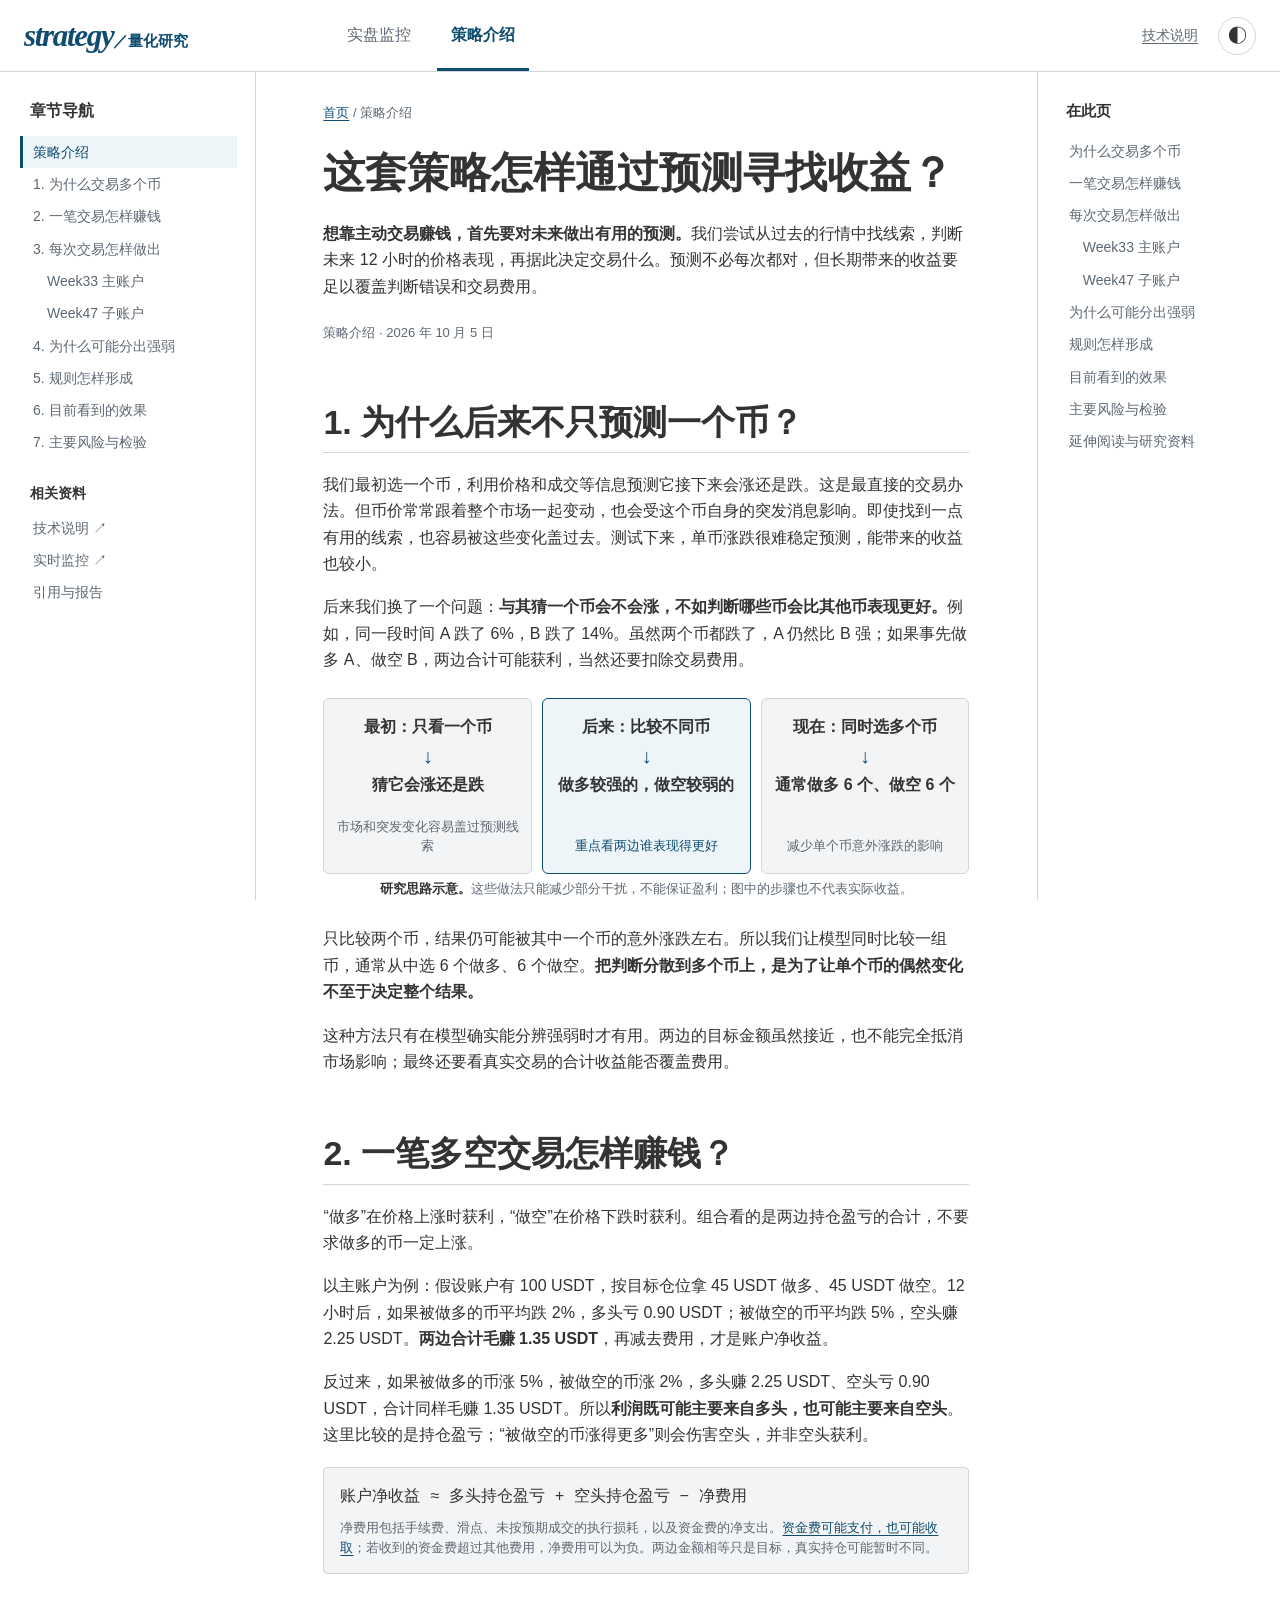
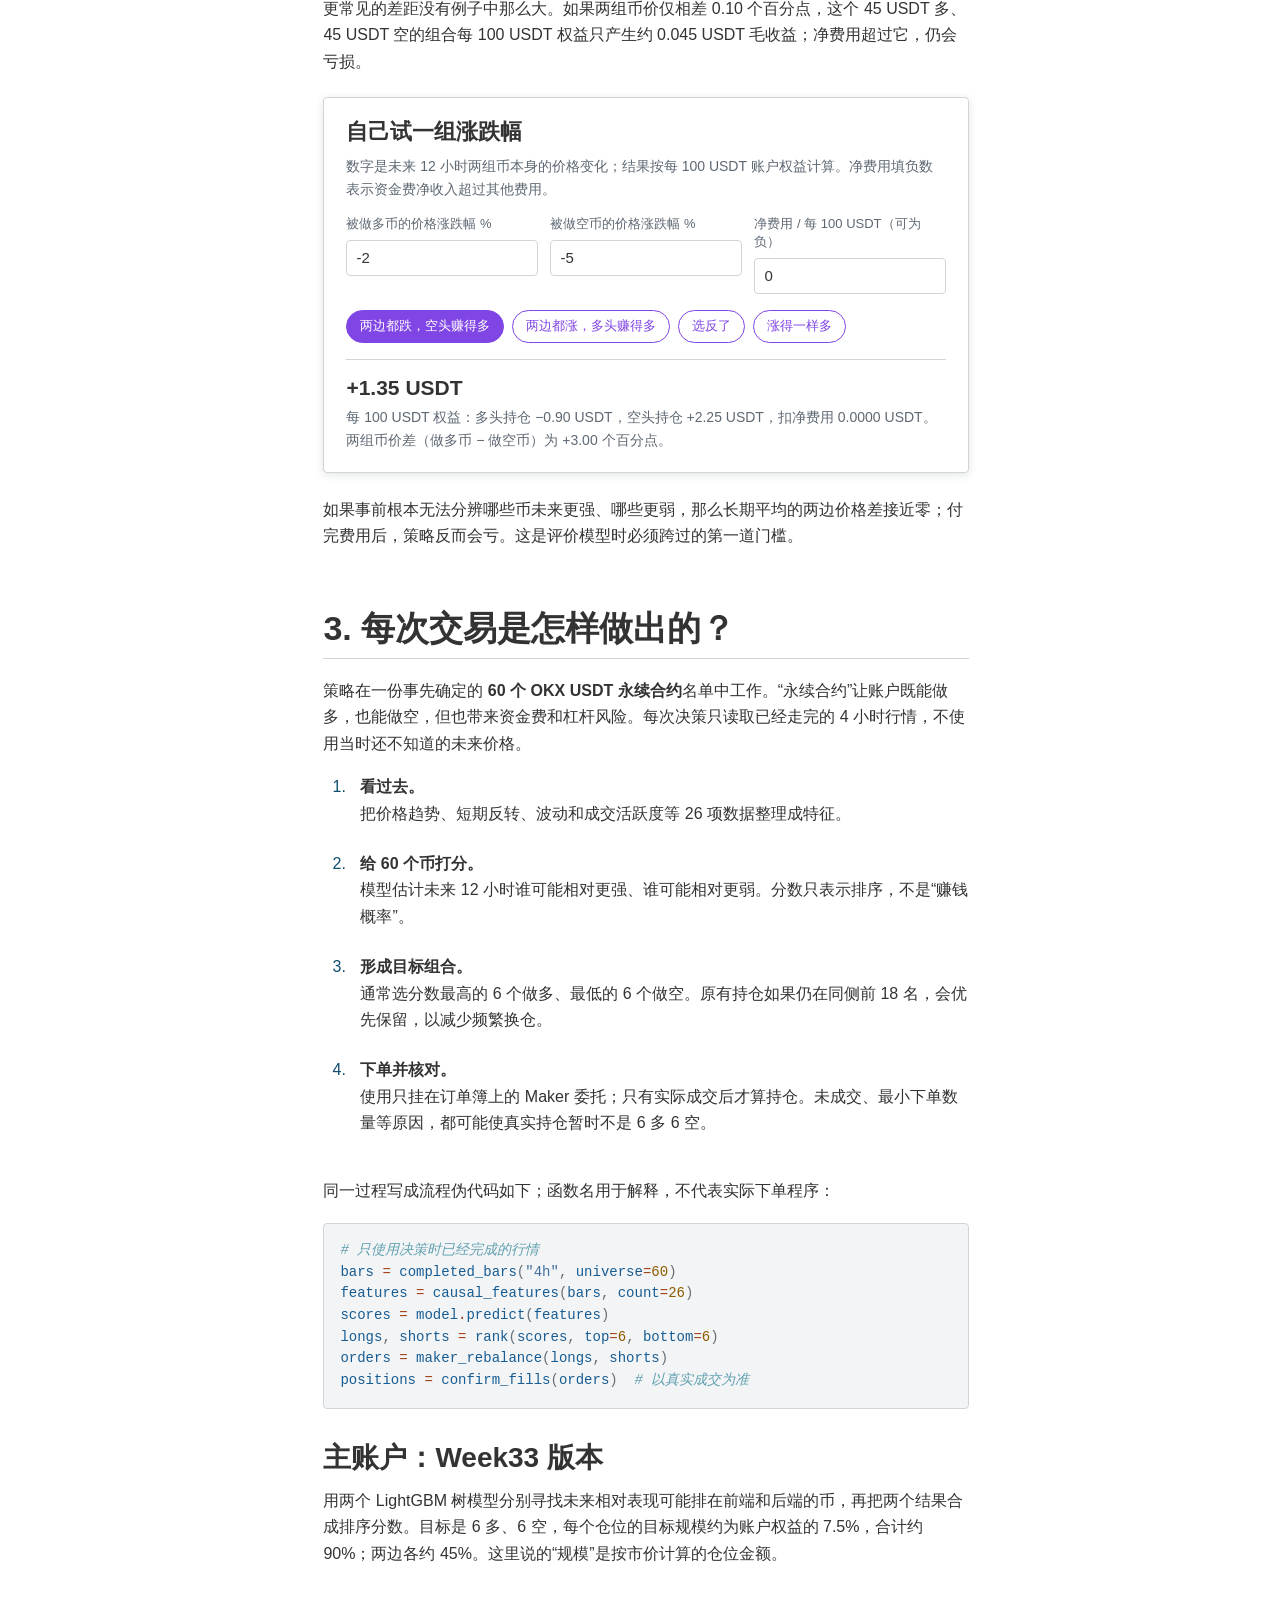
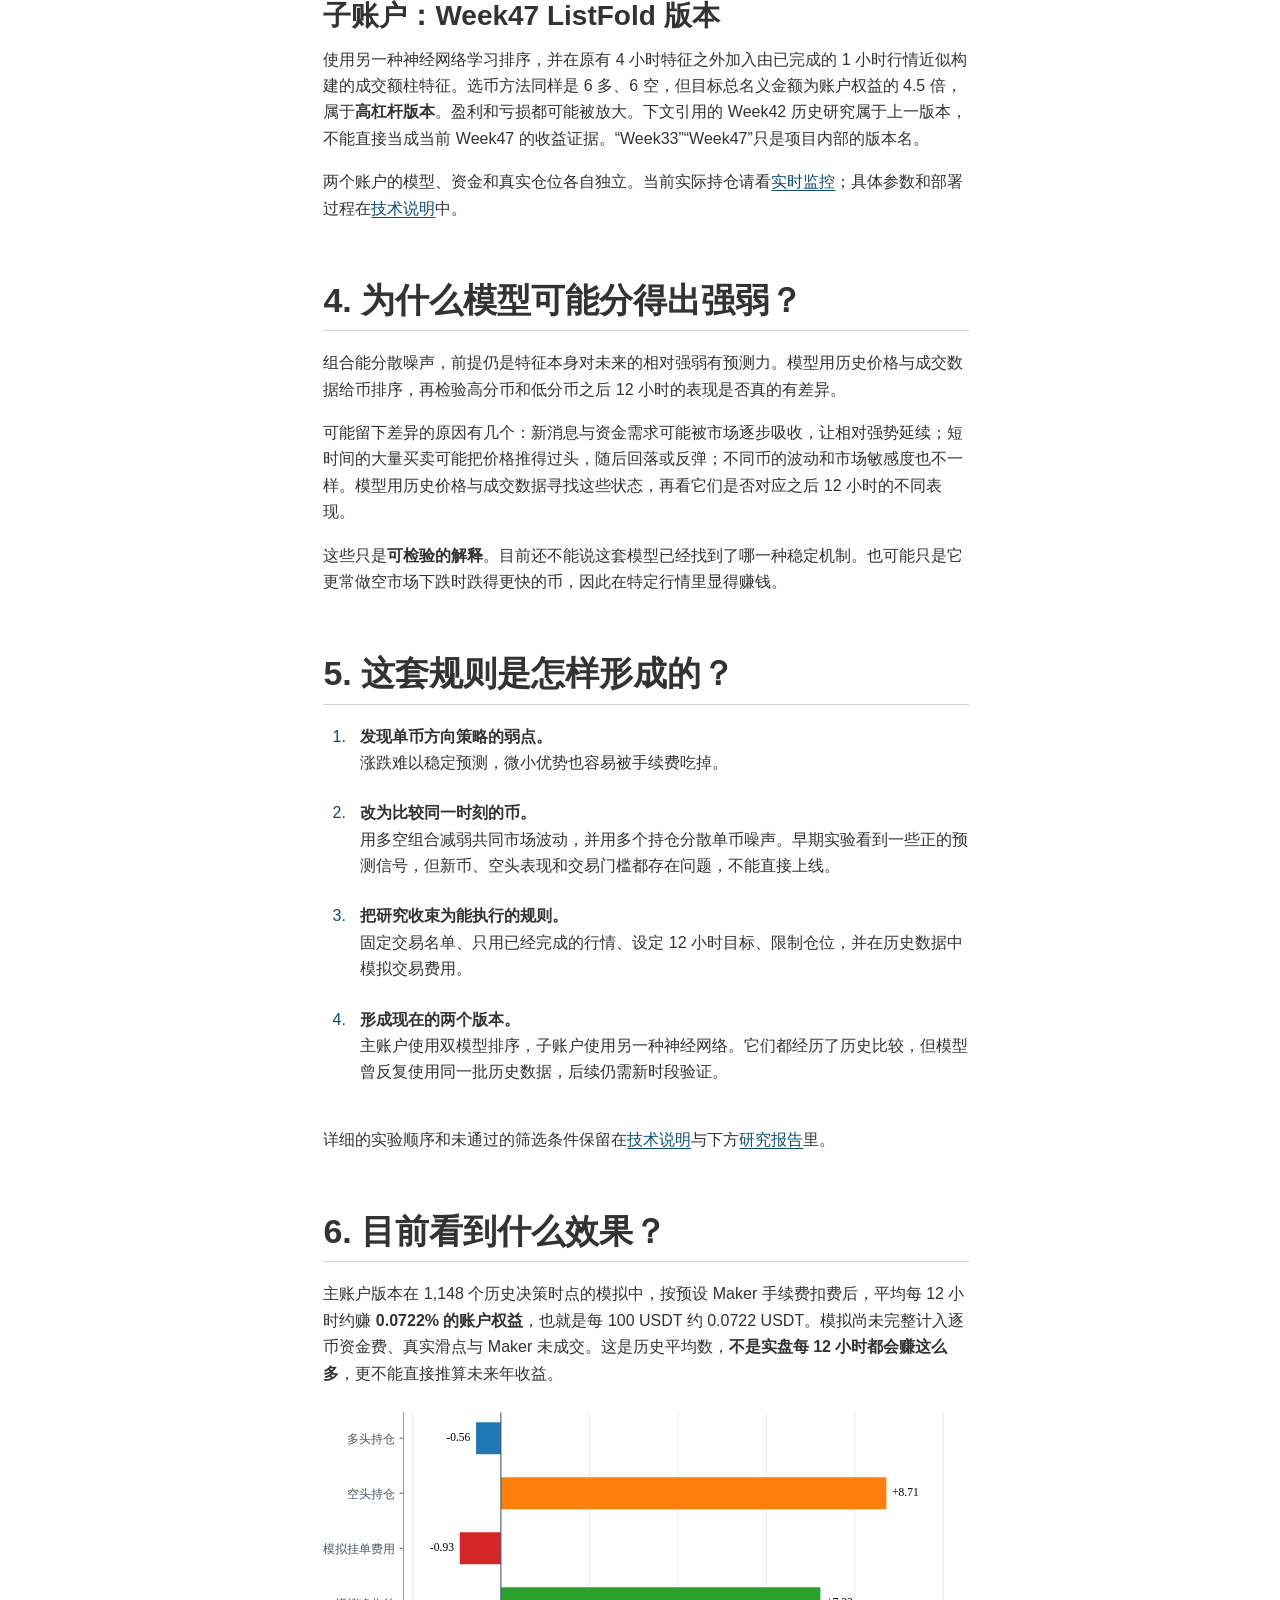
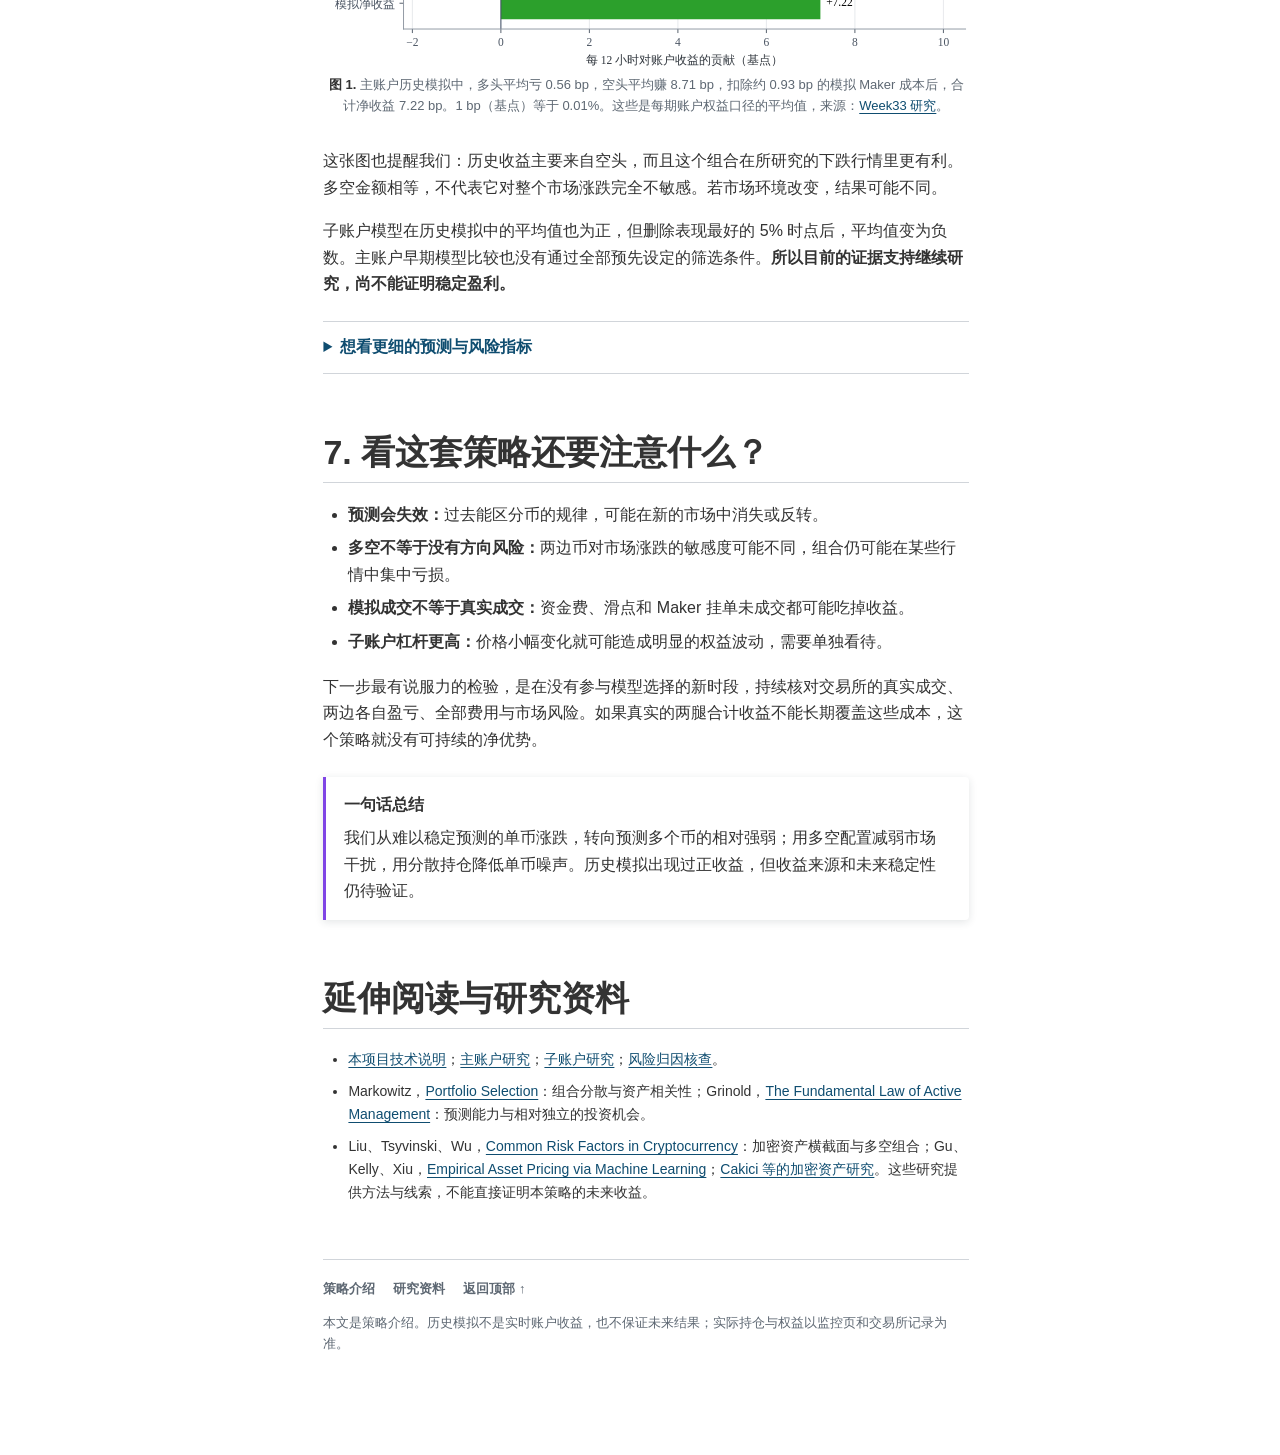
==== site/index.html @ 210d77ac "Publish strategy introduction and live monitor site" ====
<!-- Generated from output/量化策略盈利逻辑与我的策略_2026-10-04.html -->
<!doctype html>
<html lang="zh-CN">
<head>
  <meta charset="utf-8">
  <meta name="viewport" content="width=device-width, initial-scale=1">
  <meta name="description" content="从预测出发，介绍这套量化策略为什么从单币涨跌转向多币比较，以及如何交易、检验效果和控制风险。">
  <title>策略介绍 · 从预测到多币组合</title>
  <script src="strategy-intro-assets/theme-init.js"></script>
  <link rel="stylesheet" href="strategy-intro-assets/tokens.css">
  <link rel="stylesheet" href="strategy-intro-assets/layout.css">
  <link rel="stylesheet" href="strategy-intro-assets/components.css">
  <link rel="stylesheet" href="strategy-intro-assets/pygments.css">
  <link rel="stylesheet" href="strategy-intro-assets/site-switch.css">
</head>
<body>
  <div class="site-switch">
    <div class="site-switch-inner">
      <a class="site-switch-brand" href="crypto-neutral.html" aria-label="返回实盘监控">strategy<span>／量化研究</span></a>
      <nav class="site-switch-tabs" aria-label="页面切换">
        <a href="crypto-neutral.html">实盘监控</a>
        <a href="#thesis" aria-current="page">策略介绍</a>
      </nav>
      <div class="site-switch-actions">
        <a class="site-switch-details" href="strategy-details.html">技术说明</a>
        <button id="theme-toggle" class="theme-toggle" type="button" aria-label="切换为深色模式" aria-pressed="false" title="切换深浅主题">◐</button>
      </div>
    </div>
  </div>
  <nav class="mobile-nav" aria-label="在此页"><strong>在此页</strong><a href="#idea">为什么交易多个币</a><a href="#mechanism">一笔交易</a><a href="#system">如何运行</a><a href="#week33">Week33</a><a href="#listfold">Week47</a><a href="#origin">信号来源</a><a href="#path">形成过程</a><a href="#evidence">历史效果</a><a href="#next">主要风险</a><a href="#sources">资料</a></nav>
  <div class="layout">
    <aside class="sidebar" aria-label="章节导航">
      <h2>章节导航</h2>
      <a href="#thesis" class="active">策略介绍</a>
      <a href="#idea">1. 为什么交易多个币</a>
      <a href="#mechanism">2. 一笔交易怎样赚钱</a>
      <a href="#system">3. 每次交易怎样做出</a>
      <a href="#week33" class="sub">Week33 主账户</a>
      <a href="#listfold" class="sub">Week47 子账户</a>
      <a href="#origin">4. 为什么可能分出强弱</a>
      <a href="#path">5. 规则怎样形成</a>
      <a href="#evidence">6. 目前看到的效果</a>
      <a href="#next">7. 主要风险与检验</a>
      <div class="group">相关资料</div>
      <a href="strategy-details.html">技术说明 ↗</a>
      <a href="crypto-neutral.html">实时监控 ↗</a>
      <a href="#sources">引用与报告</a>
    </aside>
    <main class="content" id="thesis">
      <div class="breadcrumb"><a href="crypto-neutral.html">首页</a> / 策略介绍</div>
      <h1>这套策略怎样通过预测寻找收益？</h1>
      <p class="lead"><strong>想靠主动交易赚钱，首先要对未来做出有用的预测。</strong>我们尝试从过去的行情中找线索，判断未来 12 小时的价格表现，再据此决定交易什么。预测不必每次都对，但长期带来的收益要足以覆盖判断错误和交易费用。</p>
      <p class="docmeta">策略介绍 · 2026 年 10 月 5 日</p>

      <section id="idea">
        <h2>1. 为什么后来不只预测一个币？</h2>
        <p>我们最初选一个币，利用价格和成交等信息预测它接下来会涨还是跌。这是最直接的交易办法。但币价常常跟着整个市场一起变动，也会受这个币自身的突发消息影响。即使找到一点有用的线索，也容易被这些变化盖过去。测试下来，单币涨跌很难稳定预测，能带来的收益也较小。</p>
        <p>后来我们换了一个问题：<strong>与其猜一个币会不会涨，不如判断哪些币会比其他币表现更好。</strong>例如，同一段时间 A 跌了 6%，B 跌了 14%。虽然两个币都跌了，A 仍然比 B 强；如果事先做多 A、做空 B，两边合计可能获利，当然还要扣除交易费用。</p>
        <figure class="logic-figure" aria-labelledby="logic-caption">
          <div class="logic-grid" role="img" aria-label="研究思路从预测一个币涨跌，转向比较币之间的表现，再把判断分散到多个币上">
            <div class="logic-lane"><span class="logic-input">最初：只看一个币</span><span class="logic-arrow" aria-hidden="true">↓</span><span class="logic-action">猜它会涨还是跌</span><span class="logic-outcome">市场和突发变化容易盖过预测线索</span></div>
            <div class="logic-lane logic-signal"><span class="logic-input">后来：比较不同币</span><span class="logic-arrow" aria-hidden="true">↓</span><span class="logic-action">做多较强的，做空较弱的</span><span class="logic-outcome">重点看两边谁表现得更好</span></div>
            <div class="logic-lane"><span class="logic-input">现在：同时选多个币</span><span class="logic-arrow" aria-hidden="true">↓</span><span class="logic-action">通常做多 6 个、做空 6 个</span><span class="logic-outcome">减少单个币意外涨跌的影响</span></div>
          </div>
          <figcaption id="logic-caption"><span class="figure-index">研究思路示意。</span>这些做法只能减少部分干扰，不能保证盈利；图中的步骤也不代表实际收益。</figcaption>
        </figure>
        <p>只比较两个币，结果仍可能被其中一个币的意外涨跌左右。所以我们让模型同时比较一组币，通常从中选 6 个做多、6 个做空。<strong>把判断分散到多个币上，是为了让单个币的偶然变化不至于决定整个结果。</strong></p>
        <p>这种方法只有在模型确实能分辨强弱时才有用。两边的目标金额虽然接近，也不能完全抵消市场影响；最终还要看真实交易的合计收益能否覆盖费用。</p>
      </section>

      <section id="mechanism">
        <h2>2. 一笔多空交易怎样赚钱？</h2>
        <p>“做多”在价格上涨时获利，“做空”在价格下跌时获利。组合看的是两边持仓盈亏的合计，不要求做多的币一定上涨。</p>
        <p>以主账户为例：假设账户有 100 USDT，按目标仓位拿 45 USDT 做多、45 USDT 做空。12 小时后，如果被做多的币平均跌 2%，多头亏 0.90 USDT；被做空的币平均跌 5%，空头赚 2.25 USDT。<strong>两边合计毛赚 1.35 USDT</strong>，再减去费用，才是账户净收益。</p>
        <p>反过来，如果被做多的币涨 5%，被做空的币涨 2%，多头赚 2.25 USDT、空头亏 0.90 USDT，合计同样毛赚 1.35 USDT。所以<strong>利润既可能主要来自多头，也可能主要来自空头</strong>。这里比较的是持仓盈亏；“被做空的币涨得更多”则会伤害空头，并非空头获利。</p>
        <div class="equation">账户净收益 ≈ 多头持仓盈亏 + 空头持仓盈亏 − 净费用<small>净费用包括手续费、滑点、未按预期成交的执行损耗，以及资金费的净支出。<a href="https://www.okx.com/en-us/help/perps-funding-fee-mechanism" target="_blank" rel="noreferrer">资金费可能支付，也可能收取</a>；若收到的资金费超过其他费用，净费用可以为负。两边金额相等只是目标，真实持仓可能暂时不同。</small></div>
        <p>更常见的差距没有例子中那么大。如果两组币价仅相差 0.10 个百分点，这个 45 USDT 多、45 USDT 空的组合每 100 USDT 权益只产生约 0.045 USDT 毛收益；净费用超过它，仍会亏损。</p>
        <div class="calc" id="spread-calculator">
          <h3>自己试一组涨跌幅</h3>
          <p>数字是未来 12 小时两组币本身的价格变化；结果按每 100 USDT 账户权益计算。净费用填负数表示资金费净收入超过其他费用。</p>
          <div class="calc-fields">
            <label for="long-return">被做多币的价格涨跌幅 %<input id="long-return" type="number" step="0.1" value="-2" inputmode="decimal"></label>
            <label for="short-return">被做空币的价格涨跌幅 %<input id="short-return" type="number" step="0.1" value="-5" inputmode="decimal"></label>
            <label for="cost-return">净费用 / 每 100 USDT（可为负）<input id="cost-return" type="number" step="any" value="0" inputmode="decimal"></label>
          </div>
          <div class="calc-presets" aria-label="示例情境"><button type="button" data-long="-2" data-short="-5">两边都跌，空头赚得多</button><button type="button" data-long="5" data-short="2">两边都涨，多头赚得多</button><button type="button" data-long="-5" data-short="-2">选反了</button><button type="button" data-long="3" data-short="3">涨得一样多</button></div>
          <output id="calc-result" aria-live="polite"><strong>+1.35 USDT</strong><span>每 100 USDT 权益：多头 −0.90 USDT，空头 +2.25 USDT，扣净费用前。</span></output>
        </div>
        <p>如果事前根本无法分辨哪些币未来更强、哪些更弱，那么长期平均的两边价格差接近零；付完费用后，策略反而会亏。这是评价模型时必须跨过的第一道门槛。</p>
      </section>

      <section id="system">
        <h2>3. 每次交易是怎样做出的？</h2>
        <p>策略在一份事先确定的 <strong>60 个 OKX USDT 永续合约</strong>名单中工作。“永续合约”让账户既能做多，也能做空，但也带来资金费和杠杆风险。每次决策只读取已经走完的 4 小时行情，不使用当时还不知道的未来价格。</p>
        <ol class="sequence">
          <li><strong>看过去。</strong>把价格趋势、短期反转、波动和成交活跃度等 26 项数据整理成特征。</li>
          <li><strong>给 60 个币打分。</strong>模型估计未来 12 小时谁可能相对更强、谁可能相对更弱。分数只表示排序，不是“赚钱概率”。</li>
          <li><strong>形成目标组合。</strong>通常选分数最高的 6 个做多、最低的 6 个做空。原有持仓如果仍在同侧前 18 名，会优先保留，以减少频繁换仓。</li>
          <li><strong>下单并核对。</strong>使用只挂在订单簿上的 Maker 委托；只有实际成交后才算持仓。未成交、最小下单数量等原因，都可能使真实持仓暂时不是 6 多 6 空。</li>
        </ol>
        <p>同一过程写成流程伪代码如下；函数名用于解释，不代表实际下单程序：</p>
        <pre class="code-example highlight" aria-label="策略流程伪代码"><code><span class="c1"># 只使用决策时已经完成的行情</span>
<span class="n">bars</span> <span class="o">=</span> <span class="n">completed_bars</span><span class="p">(</span><span class="s2">"4h"</span><span class="p">,</span> <span class="n">universe</span><span class="o">=</span><span class="mi">60</span><span class="p">)</span>
<span class="n">features</span> <span class="o">=</span> <span class="n">causal_features</span><span class="p">(</span><span class="n">bars</span><span class="p">,</span> <span class="n">count</span><span class="o">=</span><span class="mi">26</span><span class="p">)</span>
<span class="n">scores</span> <span class="o">=</span> <span class="n">model</span><span class="o">.</span><span class="n">predict</span><span class="p">(</span><span class="n">features</span><span class="p">)</span>
<span class="n">longs</span><span class="p">,</span> <span class="n">shorts</span> <span class="o">=</span> <span class="n">rank</span><span class="p">(</span><span class="n">scores</span><span class="p">,</span> <span class="n">top</span><span class="o">=</span><span class="mi">6</span><span class="p">,</span> <span class="n">bottom</span><span class="o">=</span><span class="mi">6</span><span class="p">)</span>
<span class="n">orders</span> <span class="o">=</span> <span class="n">maker_rebalance</span><span class="p">(</span><span class="n">longs</span><span class="p">,</span> <span class="n">shorts</span><span class="p">)</span>
<span class="n">positions</span> <span class="o">=</span> <span class="n">confirm_fills</span><span class="p">(</span><span class="n">orders</span><span class="p">)</span>  <span class="c1"># 以真实成交为准</span></code></pre>
        <h3 id="week33">主账户：Week33 版本</h3>
        <p>用两个 LightGBM 树模型分别寻找未来相对表现可能排在前端和后端的币，再把两个结果合成排序分数。目标是 6 多、6 空，每个仓位的目标规模约为账户权益的 7.5%，合计约 90%；两边各约 45%。这里说的“规模”是按市价计算的仓位金额。</p>
        <h3 id="listfold">子账户：Week47 ListFold 版本</h3>
        <p>使用另一种神经网络学习排序，并在原有 4 小时特征之外加入由已完成的 1 小时行情近似构建的成交额柱特征。选币方法同样是 6 多、6 空，但目标总名义金额为账户权益的 4.5 倍，属于<strong>高杠杆版本</strong>。盈利和亏损都可能被放大。下文引用的 Week42 历史研究属于上一版本，不能直接当成当前 Week47 的收益证据。“Week33”“Week47”只是项目内部的版本名。</p>
        <p>两个账户的模型、资金和真实仓位各自独立。当前实际持仓请看<a href="crypto-neutral.html">实时监控</a>；具体参数和部署过程在<a href="strategy-details.html">技术说明</a>中。</p>
      </section>

      <section id="origin">
        <h2>4. 为什么模型可能分得出强弱？</h2>
        <p>组合能分散噪声，前提仍是特征本身对未来的相对强弱有预测力。模型用历史价格与成交数据给币排序，再检验高分币和低分币之后 12 小时的表现是否真的有差异。</p>
        <p>可能留下差异的原因有几个：新消息与资金需求可能被市场逐步吸收，让相对强势延续；短时间的大量买卖可能把价格推得过头，随后回落或反弹；不同币的波动和市场敏感度也不一样。模型用历史价格与成交数据寻找这些状态，再看它们是否对应之后 12 小时的不同表现。</p>
        <p>这些只是<strong>可检验的解释</strong>。目前还不能说这套模型已经找到了哪一种稳定机制。也可能只是它更常做空市场下跌时跌得更快的币，因此在特定行情里显得赚钱。</p>
      </section>

      <section id="path">
        <h2>5. 这套规则是怎样形成的？</h2>
        <ol class="sequence">
          <li><strong>发现单币方向策略的弱点。</strong>涨跌难以稳定预测，微小优势也容易被手续费吃掉。</li>
          <li><strong>改为比较同一时刻的币。</strong>用多空组合减弱共同市场波动，并用多个持仓分散单币噪声。早期实验看到一些正的预测信号，但新币、空头表现和交易门槛都存在问题，不能直接上线。</li>
          <li><strong>把研究收束为能执行的规则。</strong>固定交易名单、只用已经完成的行情、设定 12 小时目标、限制仓位，并在历史数据中模拟交易费用。</li>
          <li><strong>形成现在的两个版本。</strong>主账户使用双模型排序，子账户使用另一种神经网络。它们都经历了历史比较，但模型曾反复使用同一批历史数据，后续仍需新时段验证。</li>
        </ol>
        <p>详细的实验顺序和未通过的筛选条件保留在<a href="strategy-details.html">技术说明</a>与下方<a href="#sources">研究报告</a>里。</p>
      </section>

      <section id="evidence">
        <h2>6. 目前看到什么效果？</h2>
        <p>主账户版本在 1,148 个历史决策时点的模拟中，按预设 Maker 手续费扣费后，平均每 12 小时约赚 <strong>0.0722% 的账户权益</strong>，也就是每 100 USDT 约 0.0722 USDT。模拟尚未完整计入逐币资金费、真实滑点与 Maker 未成交。这是历史平均数，<strong>不是实盘每 12 小时都会赚这么多</strong>，更不能直接推算未来年收益。</p>
        <figure class="figure"><img src="strategy-intro-assets/pnl-attribution.svg" width="780" height="315" alt="主账户历史模拟每 12 小时多头平均贡献为负，空头贡献为正，扣除模拟 Maker 费用后平均净收益为正"><figcaption><span class="figure-index">图 1.</span> 主账户历史模拟中，多头平均亏 0.56 bp，空头平均赚 8.71 bp，扣除约 0.93 bp 的模拟 Maker 成本后，合计净收益 7.22 bp。1 bp（基点）等于 0.01%。这些是每期账户权益口径的平均值，来源：<a href="afml-study/reports/week33_strategy_research.md">Week33 研究</a>。</figcaption></figure>
        <p>这张图也提醒我们：历史收益主要来自空头，而且这个组合在所研究的下跌行情里更有利。多空金额相等，不代表它对整个市场涨跌完全不敏感。若市场环境改变，结果可能不同。</p>
        <p>子账户模型在历史模拟中的平均值也为正，但删除表现最好的 5% 时点后，平均值变为负数。主账户早期模型比较也没有通过全部预先设定的筛选条件。<strong>所以目前的证据支持继续研究，尚不能证明稳定盈利。</strong></p>
        <details class="research-details"><summary>想看更细的预测与风险指标</summary>
          <p>主账户模型分数与未来相对收益的原始 <code>Rank IC</code> 为 0.0526；控制市场敏感度、波动、动量和成交额等因素后为 0.0156。<code>Rank IC</code> 衡量的是排序关联，不是账户收益。</p>
          <figure class="figure"><img src="strategy-intro-assets/rank-ic.svg" width="780" height="300" alt="原始 Rank IC 0.0526，控制市场及风格因素后 0.0156"><figcaption><span class="figure-index">图 2.</span> 控制常见风险因素后，预测关联减弱。来源：<a href="afml-study/reports/week34_residual_ic_audit.md">Week34 归因核查</a>。</figcaption></figure>
          <p>主账户历史组合的市场敏感度（Beta）估计为 −0.145；按这个估计值把多空权重调到近似中性后，同样历史中的模拟净收益从每期 7.22 bp 降至 4.67 bp。这说明部分历史表现与市场方向和选中币的风险特征有关，不能全部归功于独立的选币能力。</p>
        </details>
      </section>

      <section id="next">
        <h2>7. 看这套策略还要注意什么？</h2>
        <ul><li><strong>预测会失效：</strong>过去能区分币的规律，可能在新的市场中消失或反转。</li><li><strong>多空不等于没有方向风险：</strong>两边币对市场涨跌的敏感度可能不同，组合仍可能在某些行情中集中亏损。</li><li><strong>模拟成交不等于真实成交：</strong>资金费、滑点和 Maker 挂单未成交都可能吃掉收益。</li><li><strong>子账户杠杆更高：</strong>价格小幅变化就可能造成明显的权益波动，需要单独看待。</li></ul>
        <p>下一步最有说服力的检验，是在没有参与模型选择的新时段，持续核对交易所的真实成交、两边各自盈亏、全部费用与市场风险。如果真实的两腿合计收益不能长期覆盖这些成本，这个策略就没有可持续的净优势。</p>
        <aside class="note" role="note"><strong class="admonition-title">一句话总结</strong><p>我们从难以稳定预测的单币涨跌，转向预测多个币的相对强弱；用多空配置减弱市场干扰，用分散持仓降低单币噪声。历史模拟出现过正收益，但收益来源和未来稳定性仍待验证。</p></aside>
      </section>

      <section id="sources" class="sources">
        <h2>延伸阅读与研究资料</h2>
        <ul><li><a href="strategy-details.html">本项目技术说明</a>；<a href="afml-study/reports/week33_strategy_research.md">主账户研究</a>；<a href="afml-study/reports/week42_strategy_research.md">子账户研究</a>；<a href="afml-study/reports/week34_residual_ic_audit.md">风险归因核查</a>。</li><li>Markowitz，<a href="https://doi.org/10.1111/j.1540-6261.1952.tb01525.x" target="_blank" rel="noreferrer">Portfolio Selection</a>：组合分散与资产相关性；Grinold，<a href="https://doi.org/10.3905/jpm.1989.409211" target="_blank" rel="noreferrer">The Fundamental Law of Active Management</a>：预测能力与相对独立的投资机会。</li><li>Liu、Tsyvinski、Wu，<a href="https://www.nber.org/papers/w25882" target="_blank" rel="noreferrer">Common Risk Factors in Cryptocurrency</a>：加密资产横截面与多空组合；Gu、Kelly、Xiu，<a href="https://www.nber.org/papers/w25398" target="_blank" rel="noreferrer">Empirical Asset Pricing via Machine Learning</a>；<a href="https://doi.org/10.1016/j.irfa.2024.103244" target="_blank" rel="noreferrer">Cakici 等的加密资产研究</a>。这些研究提供方法与线索，不能直接证明本策略的未来收益。</li></ul>
      </section>
      <footer>本文是策略介绍。历史模拟不是实时账户收益，也不保证未来结果；实际持仓与权益以监控页和交易所记录为准。</footer>
    </main>
    <aside class="page-toc" aria-label="在此页">
      <h2>在此页</h2>
      <a href="#idea">为什么交易多个币</a>
      <a href="#mechanism">一笔交易怎样赚钱</a>
      <a href="#system">每次交易怎样做出</a>
      <a class="sub" href="#week33">Week33 主账户</a>
      <a class="sub" href="#listfold">Week47 子账户</a>
      <a href="#origin">为什么可能分出强弱</a>
      <a href="#path">规则怎样形成</a>
      <a href="#evidence">目前看到的效果</a>
      <a href="#next">主要风险与检验</a>
      <a href="#sources">延伸阅读与研究资料</a>
    </aside>
  </div>
  <script src="strategy-intro-assets/interactions.js"></script>
</body>
</html>
---- site/strategy-intro-assets/tokens.css ----
:root {
  color-scheme: light;
  --pst-color-primary: hsl(202 76% 25%);
  --pst-color-secondary: #8045e5;
  --pst-color-text-base: #333333;
  --pst-color-text-muted: #5e6873;
  --pst-color-border: #d1d5da;
  --pst-color-background: #ffffff;
  --pst-color-surface: #f3f4f5;
  --pst-color-card: #ffffff;
  --pst-color-code-background: #f3f4f5;
  --pst-color-hover: #edf5f9;
  --pst-color-inline-code: #166f7c;
  --pst-color-plot-background: #ffffff;
  --pst-shadow-admonition: 0 2px 8px rgba(27, 39, 51, .12);
}

:root[data-theme="dark"] {
  color-scheme: dark;
  --pst-color-primary: #3fb1c5;
  --pst-color-secondary: #af90f4;
  --pst-color-text-base: #ced6dd;
  --pst-color-text-muted: #aeb8c3;
  --pst-color-border: #3d4854;
  --pst-color-background: #14181e;
  --pst-color-surface: #20262e;
  --pst-color-card: #1b2128;
  --pst-color-code-background: #20262e;
  --pst-color-hover: #303c48;
  --pst-color-inline-code: #80d2dc;
  --pst-color-plot-background: #ffffff;
  --pst-shadow-admonition: 0 2px 10px rgba(0, 0, 0, .28);
}
---- site/strategy-intro-assets/layout.css ----
* { box-sizing: border-box; }
html { scroll-behavior: smooth; scroll-padding-top: 86px; }
body {
  margin: 0;
  background: var(--pst-color-background);
  color: var(--pst-color-text-base);
  font: 16px/1.65 -apple-system, BlinkMacSystemFont, "Segoe UI", "Microsoft YaHei", Arial, "Apple Color Emoji", "Segoe UI Emoji", sans-serif;
}
.masthead {
  height: 72px;
  position: sticky;
  top: 0;
  z-index: 10;
  background: var(--pst-color-card);
  border-bottom: 1px solid var(--pst-color-border);
}
.masthead-inner {
  width: 100%;
  height: 100%;
  margin: 0 auto;
  padding: 0 22px;
  display: flex;
  align-items: center;
  gap: 40px;
}
.brand {
  color: var(--pst-color-primary);
  font: italic 700 34px/1 Georgia, "Times New Roman", serif;
  letter-spacing: -1.5px;
  white-space: nowrap;
  text-decoration: none;
}
.topnav { display: flex; align-items: center; gap: 26px; white-space: nowrap; }
.topnav a { font-size: 14px; color: var(--pst-color-text-base); text-decoration: none; }
.topnav a:hover, .topnav a[aria-current="page"] { color: var(--pst-color-primary); }
.topnav .external { color: var(--pst-color-text-muted); }
.theme-toggle {
  margin-left: auto;
  border: 1px solid var(--pst-color-border);
  border-radius: 50%;
  width: 38px;
  height: 38px;
  display: grid;
  place-items: center;
  background: var(--pst-color-card);
  color: var(--pst-color-text-base);
  cursor: pointer;
  font-size: 19px;
}
.theme-toggle:hover { background: var(--pst-color-hover); color: var(--pst-color-primary); }
.layout {
  width: min(100%, 1408px);
  min-height: calc(100vh - 72px);
  margin: 0 auto;
  display: grid;
  grid-template-columns: clamp(212px, 20vw, 278px) minmax(0, 1fr) clamp(190px, 19vw, 272px);
}
.sidebar, .page-toc {
  position: sticky;
  top: 72px;
  align-self: start;
  height: calc(100vh - 72px);
  overflow-y: auto;
  font-size: 14px;
}
.sidebar {
  border-right: 1px solid var(--pst-color-border);
  padding: 29px 18px 80px 20px;
}
.sidebar h2 {
  border: 0;
  padding: 0 10px;
  margin: 0 0 14px;
  font-size: 16px;
  font-weight: 600;
}
.sidebar .group {
  color: var(--pst-color-text-base);
  font-weight: 600;
  margin: 23px 10px 7px;
}
.sidebar a, .page-toc a {
  display: block;
  color: var(--pst-color-text-muted);
  text-decoration: none;
  border-left: 3px solid transparent;
  padding: 6px 10px;
  line-height: 1.45;
}
.sidebar a:hover, .page-toc a:hover { color: var(--pst-color-primary); background: var(--pst-color-hover); }
.sidebar a.active, .page-toc a.active {
  color: var(--pst-color-primary);
  border-left-color: var(--pst-color-primary);
  background: var(--pst-color-hover);
}
.sidebar a.sub, .page-toc a.sub { padding-left: 24px; }
.page-toc {
  border-left: 1px solid var(--pst-color-border);
  padding: 29px 13px 65px 18px;
}
.page-toc h2 {
  border: 0;
  margin: 0 0 14px;
  padding: 0 10px;
  font-size: 15px;
  font-weight: 600;
}
.content {
  width: min(100%, 690px);
  margin: 0 auto;
  min-width: 0;
  padding: 30px 22px 100px;
}
.breadcrumb { color: var(--pst-color-text-muted); font-size: 13px; margin-bottom: 23px; }
.breadcrumb a { color: var(--pst-color-text-muted); }
.mobile-nav { display: none; }
.mobile-nav strong { color: var(--pst-color-text-base); font-weight: 600; }
@media (max-width: 1199px) {
  .content { width: min(100%, 690px); padding-inline: 20px; }
}
@media (max-width: 991px) {
  .layout { grid-template-columns: minmax(0, 1fr) 220px; }
  .sidebar { display: none; }
  .mobile-nav {
    display: flex;
    gap: 17px;
    overflow-x: auto;
    white-space: nowrap;
    padding: 8px 18px;
    border-bottom: 1px solid var(--pst-color-border);
    font-size: 13px;
  }
  .mobile-nav a { color: var(--pst-color-primary); text-decoration: none; }
  .mobile-nav a.active { text-decoration: underline; text-underline-offset: 3px; }
  .content { width: min(100%, 690px); padding-inline: 28px; }
}
@media (max-width: 767px) {
  .masthead, .masthead-inner { height: 64px; }
  .masthead-inner { gap: 16px; padding-inline: 16px; }
  .brand { font-size: 28px; }
  .topnav { gap: 16px; overflow-x: auto; }
  .topnav a { font-size: 13px; }
  .topnav .external { display: none; }
  .theme-toggle { flex: 0 0 36px; width: 36px; height: 36px; }
  .layout { display: block; min-height: calc(100vh - 104px); }
  .page-toc { display: none; }
  .content { width: min(100%, 760px); padding: 23px 24px 72px; }
}
@media (max-width: 575px) {
  .masthead-inner { gap: 12px; padding-inline: 13px; }
  .brand { font-size: 23px; letter-spacing: -1px; }
  .topnav { gap: 11px; }
  .topnav a { font-size: 12px; }
  .content { padding: 20px 18px 60px; }
}
@media (prefers-reduced-motion: reduce) { html { scroll-behavior: auto; } }
---- site/strategy-intro-assets/components.css ----
a { color: var(--pst-color-primary); text-decoration: underline; text-underline-offset: 3px; font-weight: 400; }
.content a { color: var(--pst-color-primary); text-decoration: underline; font-weight: 400; }
a:hover { color: var(--pst-color-secondary); }
a:focus-visible, button:focus-visible, input:focus-visible {
  outline: 2px solid var(--pst-color-secondary);
  outline-offset: 3px;
}
h1, h2, h3 {
  color: var(--pst-color-text-base);
  font-family: inherit;
  font-weight: 600;
  line-height: 1.3;
  letter-spacing: normal;
}
h1 { font-size: 42px; margin: 0 0 20px; }
h2 {
  font-size: 34px;
  margin: 56px 0 19px;
  padding-bottom: 8px;
  border-bottom: 1px solid var(--pst-color-border);
}
h3 { font-size: 28px; margin: 31px 0 12px; }
p { margin: 0 0 17px; }
.lead { font-size: 16px; line-height: 1.65; margin-bottom: 22px; }
.docmeta { font-size: 13px; color: var(--pst-color-text-muted); margin-bottom: 27px; }
code, pre {
  font-family: Menlo, Consolas, Monaco, "Liberation Mono", "Microsoft YaHei", monospace;
}
:not(pre) > code {
  color: var(--pst-color-inline-code);
  background: var(--pst-color-code-background);
  border: 1px solid var(--pst-color-border);
  border-radius: 4px;
  padding: .08em .26em;
  font-size: .88em;
  white-space: break-spaces;
}
pre.code-example {
  background: var(--pst-color-code-background);
  color: var(--pst-color-text-base);
  border: 1px solid var(--pst-color-border);
  border-radius: 4px;
  padding: 16px;
  margin: 19px 0 22px;
  overflow-x: auto;
  font-size: 14px;
  line-height: 1.55;
  white-space: pre;
}
pre.code-example code { font-size: inherit; color: inherit; }
.code-comment { color: #687c85; }
.code-keyword { color: #7a39a6; font-weight: 600; }
.code-string { color: #12804a; }
:root[data-theme="dark"] .code-comment { color: #9aaeba; }
:root[data-theme="dark"] .code-keyword { color: #c69af0; }
:root[data-theme="dark"] .code-string { color: #8ed5a8; }
.equation {
  background: var(--pst-color-code-background);
  border: 1px solid var(--pst-color-border);
  border-radius: 4px;
  padding: 16px;
  margin: 18px 0 22px;
  overflow-x: auto;
  font: 16px/1.65 Menlo, Consolas, Monaco, "Microsoft YaHei", monospace;
}
.equation small {
  display: block;
  font: 13px/1.5 -apple-system, BlinkMacSystemFont, "Segoe UI", "Microsoft YaHei", sans-serif;
  color: var(--pst-color-text-muted);
  margin-top: 8px;
}
.note {
  display: block;
  background: var(--pst-color-card);
  border-left: 3px solid var(--pst-color-secondary);
  box-shadow: var(--pst-shadow-admonition);
  border-radius: 0 4px 4px 0;
  padding: 15px 18px;
  margin: 24px 0;
}
.admonition-title { display: block; font-weight: 600; margin-bottom: 7px; }
.note p:last-child { margin-bottom: 0; }
.calc {
  background: var(--pst-color-card);
  border: 1px solid var(--pst-color-border);
  border-radius: 4px;
  padding: 20px 22px;
  margin: 22px 0 24px;
  box-shadow: var(--pst-shadow-admonition);
}
.calc h3 { font-size: 22px; margin: 0 0 8px; }
.calc p { font-size: 14px; color: var(--pst-color-text-muted); margin-bottom: 14px; }
.calc-fields { display: grid; grid-template-columns: repeat(3, minmax(0, 1fr)); gap: 12px; }
.calc label { font-size: 13px; line-height: 1.4; display: block; color: var(--pst-color-text-muted); }
.calc input {
  display: block;
  width: 100%;
  border: 1px solid var(--pst-color-border);
  border-radius: 4px;
  background: var(--pst-color-background);
  color: var(--pst-color-text-base);
  padding: 8px 9px;
  margin-top: 7px;
  font-family: inherit;
  font-size: 15px;
  line-height: 1.2;
}
.calc-presets { display: flex; flex-wrap: wrap; gap: 8px; margin: 16px 0; }
.calc-presets button {
  color: var(--pst-color-secondary);
  background: var(--pst-color-card);
  border: 1px solid var(--pst-color-secondary);
  border-radius: 800px;
  padding: 7px 13px;
  cursor: pointer;
  font-family: inherit;
  font-size: 13px;
  line-height: 1.3;
}
.calc-presets button:hover, .calc-presets button[aria-pressed="true"] {
  color: #fff;
  background: #8045e5;
  border-color: #8045e5;
}
.calc output { display: block; border-top: 1px solid var(--pst-color-border); padding-top: 11px; font-size: 14px; }
.calc output strong { font-size: 21px; font-weight: 600; color: var(--pst-color-text-base); display: block; }
.calc output span { color: var(--pst-color-text-muted); }
.sequence { margin: 15px 0 24px; padding-left: 27px; }
.sequence li { padding: 0 0 17px 10px; }
.sequence li::marker { color: var(--pst-color-primary); }
.sequence strong { display: block; font-weight: 600; }
.table-wrap { overflow-x: auto; margin: 19px 0 25px; }
table { width: 100%; border-collapse: collapse; font-size: 14px; line-height: 1.5; }
th, td { padding: 9px 11px; border-bottom: 1px solid var(--pst-color-border); text-align: left; vertical-align: top; }
thead th { border-top: 1px solid var(--pst-color-border); border-bottom: 2px solid var(--pst-color-primary); background: var(--pst-color-code-background); font-weight: 600; }
td.num, th.num { text-align: right; white-space: nowrap; font-variant-numeric: tabular-nums; }
.figure { margin: 22px 0 32px; }
.logic-figure { margin: 24px 0 27px; }
.logic-grid { display: grid; grid-template-columns: repeat(3, minmax(0, 1fr)); gap: 10px; }
.logic-lane {
  display: flex;
  flex-direction: column;
  align-items: center;
  text-align: center;
  min-height: 176px;
  padding: 17px 12px;
  border: 1px solid var(--pst-color-border);
  border-radius: 6px;
  background: var(--pst-color-surface);
}
.logic-signal { border-color: var(--pst-color-primary); background: var(--pst-color-hover); }
.logic-input, .logic-action { font-weight: 600; line-height: 1.4; }
.logic-arrow { margin: 8px 0; color: var(--pst-color-primary); font-size: 20px; line-height: 1; }
.logic-outcome { margin-top: auto; padding-top: 11px; color: var(--pst-color-text-muted); font-size: 13px; line-height: 1.45; }
.logic-signal .logic-outcome { color: var(--pst-color-primary); }
.figure img {
  display: block;
  width: 100%;
  height: auto;
  background: var(--pst-color-plot-background);
  border-radius: 4px;
}
figcaption { text-align: center; color: var(--pst-color-text-muted); font-size: 13px; line-height: 1.6; margin-top: 5px; }
.figure-index { font-weight: 600; color: var(--pst-color-text-base); }
.research-details {
  border-top: 1px solid var(--pst-color-border);
  border-bottom: 1px solid var(--pst-color-border);
  padding: 12px 0 3px;
  margin: 24px 0;
}
.research-details summary {
  cursor: pointer;
  color: var(--pst-color-primary);
  font-weight: 600;
  margin-bottom: 9px;
}
.research-details[open] summary { margin-bottom: 16px; }
ul { padding-left: 25px; margin: 0 0 19px; }
li { margin: 0 0 7px; }
.sources { font-size: 14px; }
.sources li { margin-bottom: 9px; }
footer {
  font-size: 13px;
  color: var(--pst-color-text-muted);
  padding-top: 18px;
  border-top: 1px solid var(--pst-color-border);
  margin-top: 55px;
}
@media (max-width: 1199px) {
  h1 { font-size: 36px; }
}
@media (max-width: 991px) {
  h1 { font-size: 34px; }
}
@media (max-width: 767px) {
  h1 { font-size: 34px; }
  h2 { font-size: 29px; }
  h3 { font-size: 24px; }
}
@media (max-width: 575px) {
  h1 { font-size: 30px; }
  h2 { font-size: 26px; }
  h3 { font-size: 22px; }
  .calc-fields { grid-template-columns: 1fr; }
  .equation { font-size: 15px; }
  .logic-grid { grid-template-columns: 1fr; }
  .logic-lane { min-height: 0; padding: 12px; }
  .logic-arrow { margin: 5px 0; }
  .logic-outcome { margin-top: 0; padding-top: 6px; }
}

/* Reading aids adapted from the supplied additions files. */
.code-block { position: relative; margin: 19px 0 22px; }
.code-block > pre.code-example { margin: 0; }
.copy-btn {
  position: absolute;
  top: 8px;
  right: 8px;
  padding: 5px 9px;
  border: 1px solid var(--pst-color-border);
  border-radius: 4px;
  background: var(--pst-color-card);
  color: var(--pst-color-text-muted);
  font: inherit;
  font-size: 12px;
  font-weight: 600;
  line-height: 1;
  cursor: pointer;
  opacity: 0;
  transition: opacity .12s ease, color .12s ease, background .12s ease, border-color .12s ease;
}
.code-block:hover .copy-btn,
.copy-btn:focus-visible { opacity: 1; }
.copy-btn:hover { color: var(--pst-color-primary); border-color: var(--pst-color-primary); }
.copy-btn.copied { opacity: 1; color: #fff; background: #8045e5; border-color: #8045e5; }
.to-top {
  position: fixed;
  right: 22px;
  bottom: 22px;
  z-index: 20;
  padding: 10px 16px;
  border: 0;
  border-radius: 800px;
  background: #8045e5;
  color: #fff;
  box-shadow: 0 3px 10px rgba(0, 0, 0, .22);
  font: inherit;
  font-size: 13px;
  font-weight: 600;
  line-height: 1;
  cursor: pointer;
  opacity: 0;
  visibility: hidden;
  transform: translateY(8px);
  transition: opacity .18s ease, transform .18s ease, visibility .18s;
}
.to-top.show { opacity: 1; visibility: visible; transform: none; }
.to-top:hover { background: var(--pst-color-primary); }
footer .footer-links { display: flex; flex-wrap: wrap; gap: 18px; margin-bottom: 12px; }
footer .footer-links a { color: var(--pst-color-text-muted); text-decoration: none; font-weight: 600; }
footer .footer-links a:hover { color: var(--pst-color-primary); text-decoration: underline; }
footer .footer-note { margin: 0; }
@media (hover: none) {
  .copy-btn { opacity: .75; }
}
@media (max-width: 575px) { .to-top { right: 12px; bottom: 12px; } }
@media (prefers-reduced-motion: reduce) {
  .copy-btn, .to-top { transition: none; }
}
---- site/strategy-intro-assets/pygments.css ----
/* Generated by Pygments: friendly light, native dark. */
.highlight .hll { background-color: #ffffcc }
.highlight .c { color: #60A0B0; font-style: italic } /* Comment */
.highlight .err { border: 1px solid #F00 } /* Error */
.highlight .k { color: #007020; font-weight: bold } /* Keyword */
.highlight .o { color: #666 } /* Operator */
.highlight .ch { color: #60A0B0; font-style: italic } /* Comment.Hashbang */
.highlight .cm { color: #60A0B0; font-style: italic } /* Comment.Multiline */
.highlight .cp { color: #007020 } /* Comment.Preproc */
.highlight .cpf { color: #60A0B0; font-style: italic } /* Comment.PreprocFile */
.highlight .c1 { color: #60A0B0; font-style: italic } /* Comment.Single */
.highlight .cs { color: #60A0B0; background-color: #FFF0F0 } /* Comment.Special */
.highlight .gd { color: #A00000 } /* Generic.Deleted */
.highlight .ge { font-style: italic } /* Generic.Emph */
.highlight .ges { font-weight: bold; font-style: italic } /* Generic.EmphStrong */
.highlight .gr { color: #F00 } /* Generic.Error */
.highlight .gh { color: #000080; font-weight: bold } /* Generic.Heading */
.highlight .gi { color: #00A000 } /* Generic.Inserted */
.highlight .go { color: #888 } /* Generic.Output */
.highlight .gp { color: #C65D09; font-weight: bold } /* Generic.Prompt */
.highlight .gs { font-weight: bold } /* Generic.Strong */
.highlight .gu { color: #800080; font-weight: bold } /* Generic.Subheading */
.highlight .gt { color: #04D } /* Generic.Traceback */
.highlight .kc { color: #007020; font-weight: bold } /* Keyword.Constant */
.highlight .kd { color: #007020; font-weight: bold } /* Keyword.Declaration */
.highlight .kn { color: #007020; font-weight: bold } /* Keyword.Namespace */
.highlight .kp { color: #007020 } /* Keyword.Pseudo */
.highlight .kr { color: #007020; font-weight: bold } /* Keyword.Reserved */
.highlight .kt { color: #902000 } /* Keyword.Type */
.highlight .m { color: #40A070 } /* Literal.Number */
.highlight .s { color: #4070A0 } /* Literal.String */
.highlight .na { color: #4070A0 } /* Name.Attribute */
.highlight .nb { color: #007020 } /* Name.Builtin */
.highlight .nc { color: #0E84B5; font-weight: bold } /* Name.Class */
.highlight .no { color: #60ADD5 } /* Name.Constant */
.highlight .nd { color: #555; font-weight: bold } /* Name.Decorator */
.highlight .ni { color: #D55537; font-weight: bold } /* Name.Entity */
.highlight .ne { color: #007020 } /* Name.Exception */
.highlight .nf { color: #06287E } /* Name.Function */
.highlight .nl { color: #002070; font-weight: bold } /* Name.Label */
.highlight .nn { color: #0E84B5; font-weight: bold } /* Name.Namespace */
.highlight .nt { color: #062873; font-weight: bold } /* Name.Tag */
.highlight .nv { color: #BB60D5 } /* Name.Variable */
.highlight .ow { color: #007020; font-weight: bold } /* Operator.Word */
.highlight .w { color: #BBB } /* Text.Whitespace */
.highlight .mb { color: #40A070 } /* Literal.Number.Bin */
.highlight .mf { color: #40A070 } /* Literal.Number.Float */
.highlight .mh { color: #40A070 } /* Literal.Number.Hex */
.highlight .mi { color: #40A070 } /* Literal.Number.Integer */
.highlight .mo { color: #40A070 } /* Literal.Number.Oct */
.highlight .sa { color: #4070A0 } /* Literal.String.Affix */
.highlight .sb { color: #4070A0 } /* Literal.String.Backtick */
.highlight .sc { color: #4070A0 } /* Literal.String.Char */
.highlight .dl { color: #4070A0 } /* Literal.String.Delimiter */
.highlight .sd { color: #4070A0; font-style: italic } /* Literal.String.Doc */
.highlight .s2 { color: #4070A0 } /* Literal.String.Double */
.highlight .se { color: #4070A0; font-weight: bold } /* Literal.String.Escape */
.highlight .sh { color: #4070A0 } /* Literal.String.Heredoc */
.highlight .si { color: #70A0D0; font-style: italic } /* Literal.String.Interpol */
.highlight .sx { color: #C65D09 } /* Literal.String.Other */
.highlight .sr { color: #235388 } /* Literal.String.Regex */
.highlight .s1 { color: #4070A0 } /* Literal.String.Single */
.highlight .ss { color: #517918 } /* Literal.String.Symbol */
.highlight .bp { color: #007020 } /* Name.Builtin.Pseudo */
.highlight .fm { color: #06287E } /* Name.Function.Magic */
.highlight .vc { color: #BB60D5 } /* Name.Variable.Class */
.highlight .vg { color: #BB60D5 } /* Name.Variable.Global */
.highlight .vi { color: #BB60D5 } /* Name.Variable.Instance */
.highlight .vm { color: #BB60D5 } /* Name.Variable.Magic */
.highlight .il { color: #40A070 } /* Literal.Number.Integer.Long */
:root[data-theme="dark"] .highlight .hll { background-color: #404040 }
:root[data-theme="dark"] .highlight .c { color: #ABABAB; font-style: italic } /* Comment */
:root[data-theme="dark"] .highlight .err { color: #A61717; background-color: #E3D2D2 } /* Error */
:root[data-theme="dark"] .highlight .esc { color: #D0D0D0 } /* Escape */
:root[data-theme="dark"] .highlight .g { color: #D0D0D0 } /* Generic */
:root[data-theme="dark"] .highlight .k { color: #6EBF26; font-weight: bold } /* Keyword */
:root[data-theme="dark"] .highlight .l { color: #D0D0D0 } /* Literal */
:root[data-theme="dark"] .highlight .n { color: #D0D0D0 } /* Name */
:root[data-theme="dark"] .highlight .o { color: #D0D0D0 } /* Operator */
:root[data-theme="dark"] .highlight .x { color: #D0D0D0 } /* Other */
:root[data-theme="dark"] .highlight .p { color: #D0D0D0 } /* Punctuation */
:root[data-theme="dark"] .highlight .ch { color: #ABABAB; font-style: italic } /* Comment.Hashbang */
:root[data-theme="dark"] .highlight .cm { color: #ABABAB; font-style: italic } /* Comment.Multiline */
:root[data-theme="dark"] .highlight .cp { color: #FF3A3A; font-weight: bold } /* Comment.Preproc */
:root[data-theme="dark"] .highlight .cpf { color: #ABABAB; font-style: italic } /* Comment.PreprocFile */
:root[data-theme="dark"] .highlight .c1 { color: #ABABAB; font-style: italic } /* Comment.Single */
:root[data-theme="dark"] .highlight .cs { color: #E50808; font-weight: bold; background-color: #520000 } /* Comment.Special */
:root[data-theme="dark"] .highlight .gd { color: #FF3A3A } /* Generic.Deleted */
:root[data-theme="dark"] .highlight .ge { color: #D0D0D0; font-style: italic } /* Generic.Emph */
:root[data-theme="dark"] .highlight .ges { color: #D0D0D0; font-weight: bold; font-style: italic } /* Generic.EmphStrong */
:root[data-theme="dark"] .highlight .gr { color: #FF3A3A } /* Generic.Error */
:root[data-theme="dark"] .highlight .gh { color: #FFF; font-weight: bold } /* Generic.Heading */
:root[data-theme="dark"] .highlight .gi { color: #589819 } /* Generic.Inserted */
:root[data-theme="dark"] .highlight .go { color: #CCC } /* Generic.Output */
:root[data-theme="dark"] .highlight .gp { color: #AAA } /* Generic.Prompt */
:root[data-theme="dark"] .highlight .gs { color: #D0D0D0; font-weight: bold } /* Generic.Strong */
:root[data-theme="dark"] .highlight .gu { color: #FFF; text-decoration: underline } /* Generic.Subheading */
:root[data-theme="dark"] .highlight .gt { color: #FF3A3A } /* Generic.Traceback */
:root[data-theme="dark"] .highlight .kc { color: #6EBF26; font-weight: bold } /* Keyword.Constant */
:root[data-theme="dark"] .highlight .kd { color: #6EBF26; font-weight: bold } /* Keyword.Declaration */
:root[data-theme="dark"] .highlight .kn { color: #6EBF26; font-weight: bold } /* Keyword.Namespace */
:root[data-theme="dark"] .highlight .kp { color: #6EBF26 } /* Keyword.Pseudo */
:root[data-theme="dark"] .highlight .kr { color: #6EBF26; font-weight: bold } /* Keyword.Reserved */
:root[data-theme="dark"] .highlight .kt { color: #6EBF26; font-weight: bold } /* Keyword.Type */
:root[data-theme="dark"] .highlight .ld { color: #D0D0D0 } /* Literal.Date */
:root[data-theme="dark"] .highlight .m { color: #51B2FD } /* Literal.Number */
:root[data-theme="dark"] .highlight .s { color: #ED9D13 } /* Literal.String */
:root[data-theme="dark"] .highlight .na { color: #BBB } /* Name.Attribute */
:root[data-theme="dark"] .highlight .nb { color: #2FBCCD } /* Name.Builtin */
:root[data-theme="dark"] .highlight .nc { color: #71ADFF; text-decoration: underline } /* Name.Class */
:root[data-theme="dark"] .highlight .no { color: #40FFFF } /* Name.Constant */
:root[data-theme="dark"] .highlight .nd { color: #FFA500 } /* Name.Decorator */
:root[data-theme="dark"] .highlight .ni { color: #D0D0D0 } /* Name.Entity */
:root[data-theme="dark"] .highlight .ne { color: #BBB } /* Name.Exception */
:root[data-theme="dark"] .highlight .nf { color: #71ADFF } /* Name.Function */
:root[data-theme="dark"] .highlight .nl { color: #D0D0D0 } /* Name.Label */
:root[data-theme="dark"] .highlight .nn { color: #71ADFF; text-decoration: underline } /* Name.Namespace */
:root[data-theme="dark"] .highlight .nx { color: #D0D0D0 } /* Name.Other */
:root[data-theme="dark"] .highlight .py { color: #D0D0D0 } /* Name.Property */
:root[data-theme="dark"] .highlight .nt { color: #6EBF26; font-weight: bold } /* Name.Tag */
:root[data-theme="dark"] .highlight .nv { color: #40FFFF } /* Name.Variable */
:root[data-theme="dark"] .highlight .ow { color: #6EBF26; font-weight: bold } /* Operator.Word */
:root[data-theme="dark"] .highlight .pm { color: #D0D0D0 } /* Punctuation.Marker */
:root[data-theme="dark"] .highlight .w { color: #666 } /* Text.Whitespace */
:root[data-theme="dark"] .highlight .mb { color: #51B2FD } /* Literal.Number.Bin */
:root[data-theme="dark"] .highlight .mf { color: #51B2FD } /* Literal.Number.Float */
:root[data-theme="dark"] .highlight .mh { color: #51B2FD } /* Literal.Number.Hex */
:root[data-theme="dark"] .highlight .mi { color: #51B2FD } /* Literal.Number.Integer */
:root[data-theme="dark"] .highlight .mo { color: #51B2FD } /* Literal.Number.Oct */
:root[data-theme="dark"] .highlight .sa { color: #ED9D13 } /* Literal.String.Affix */
:root[data-theme="dark"] .highlight .sb { color: #ED9D13 } /* Literal.String.Backtick */
:root[data-theme="dark"] .highlight .sc { color: #ED9D13 } /* Literal.String.Char */
:root[data-theme="dark"] .highlight .dl { color: #ED9D13 } /* Literal.String.Delimiter */
:root[data-theme="dark"] .highlight .sd { color: #ED9D13 } /* Literal.String.Doc */
:root[data-theme="dark"] .highlight .s2 { color: #ED9D13 } /* Literal.String.Double */
:root[data-theme="dark"] .highlight .se { color: #ED9D13 } /* Literal.String.Escape */
:root[data-theme="dark"] .highlight .sh { color: #ED9D13 } /* Literal.String.Heredoc */
:root[data-theme="dark"] .highlight .si { color: #ED9D13 } /* Literal.String.Interpol */
:root[data-theme="dark"] .highlight .sx { color: #FFA500 } /* Literal.String.Other */
:root[data-theme="dark"] .highlight .sr { color: #ED9D13 } /* Literal.String.Regex */
:root[data-theme="dark"] .highlight .s1 { color: #ED9D13 } /* Literal.String.Single */
:root[data-theme="dark"] .highlight .ss { color: #ED9D13 } /* Literal.String.Symbol */
:root[data-theme="dark"] .highlight .bp { color: #2FBCCD } /* Name.Builtin.Pseudo */
:root[data-theme="dark"] .highlight .fm { color: #71ADFF } /* Name.Function.Magic */
:root[data-theme="dark"] .highlight .vc { color: #40FFFF } /* Name.Variable.Class */
:root[data-theme="dark"] .highlight .vg { color: #40FFFF } /* Name.Variable.Global */
:root[data-theme="dark"] .highlight .vi { color: #40FFFF } /* Name.Variable.Instance */
:root[data-theme="dark"] .highlight .vm { color: #40FFFF } /* Name.Variable.Magic */
:root[data-theme="dark"] .highlight .il { color: #51B2FD } /* Literal.Number.Integer.Long */

/* Give the tokens used by this short example distinct, readable colors. */
.highlight .n, .highlight .nf { color: #175c92; }
.highlight .p { color: #667078; }
.highlight .o { color: #a13c12; }
.highlight .mi, .highlight .m { color: #8e5b00; }
:root[data-theme="dark"] .highlight .n,
:root[data-theme="dark"] .highlight .nf { color: #79c5f3; }
:root[data-theme="dark"] .highlight .p { color: #b6c0c9; }
:root[data-theme="dark"] .highlight .o { color: #f5a97f; }
:root[data-theme="dark"] .highlight .mi,
:root[data-theme="dark"] .highlight .m { color: #f3c477; }
---- site/strategy-intro-assets/site-switch.css ----
/* Shared product navigation for the live dashboard and strategy article. */
.site-switch {
  position: sticky;
  top: 0;
  z-index: 30;
  height: 72px;
  border-bottom: 1px solid var(--pst-color-border, #d1d5da);
  background: var(--pst-color-card, #fff);
  color: var(--pst-color-text-base, #333);
}
.site-switch-inner {
  height: 100%;
  width: 100%;
  padding: 0 24px;
  display: flex;
  align-items: center;
  gap: clamp(26px, 5vw, 72px);
}
.site-switch .site-switch-brand {
  flex: 0 0 245px;
  white-space: nowrap;
  color: var(--pst-color-primary, #11557c);
  text-decoration: none;
  font: italic 700 31px/1 Georgia, "Times New Roman", serif;
  letter-spacing: -1.3px;
}
.site-switch-brand span {
  font: normal 600 15px/1.2 -apple-system, BlinkMacSystemFont, "Segoe UI", "Microsoft YaHei", sans-serif;
  letter-spacing: 0;
}
.site-switch .site-switch-tabs {
  align-self: stretch;
  display: flex;
  align-items: stretch;
  gap: 12px;
  min-width: 0;
  white-space: nowrap;
}
.site-switch .site-switch-tabs a {
  display: flex;
  align-items: center;
  padding: 3px 14px 0;
  border-bottom: 3px solid transparent;
  color: var(--pst-color-text-muted, #48566b);
  font-size: 16px;
  font-weight: 500;
  text-decoration: none;
}
.site-switch .site-switch-tabs a:hover,
.site-switch .site-switch-tabs a:focus-visible {
  color: var(--pst-color-primary, #11557c);
  background: var(--pst-color-hover, #edf5f9);
}
.site-switch .site-switch-tabs a[aria-current="page"],
.site-switch .site-switch-tabs a[aria-current="location"] {
  color: var(--pst-color-primary, #11557c);
  border-bottom-color: var(--pst-color-primary, #11557c);
  font-weight: 700;
}
.site-switch-actions {
  margin-left: auto;
  display: flex;
  align-items: center;
  gap: 20px;
  white-space: nowrap;
}
.site-switch .site-switch-details {
  color: var(--pst-color-text-muted, #48566b);
  font-size: 14px;
  text-decoration: underline;
  text-underline-offset: 3px;
}
.site-switch .site-switch-details:hover { color: var(--pst-color-primary, #11557c); }
.site-switch .site-switch-details[aria-current="page"] { color: var(--pst-color-primary, #11557c); font-weight: 700; }
.site-switch .theme-toggle { margin-left: 0; }
.site-switch a:focus-visible,
.site-switch button:focus-visible { outline: 2px solid var(--pst-color-primary, #11557c); outline-offset: 3px; }
.doc-side, .doc-toc { top: 72px; height: calc(100vh - 72px); }
.technical-page .side, .technical-page .toc { top: 72px; height: calc(100vh - 72px); max-height: none; }
.technical-page .content section { scroll-margin-top: 88px; }
.technical-page .layout { overflow-x: clip; }
.technical-page .content { overflow-wrap: anywhere; }
@media (max-width: 767px) {
  .site-switch { height: 64px; }
  .site-switch-inner { padding: 0 16px; gap: 18px; }
  .site-switch .site-switch-brand { flex-basis: auto; font-size: 25px; }
  .site-switch-brand span { font-size: 13px; }
  .site-switch .site-switch-tabs { gap: 2px; }
  .site-switch .site-switch-tabs a { padding-inline: 10px; font-size: 14px; }
  .site-switch-actions { gap: 12px; }
}
@media (max-width: 575px) {
  .site-switch-inner { padding: 0 12px; gap: 8px; }
  .site-switch .site-switch-brand { font-size: 23px; }
  .site-switch-brand span, .site-switch .site-switch-details { display: none; }
  .site-switch .site-switch-tabs a { padding-inline: 8px; font-size: 13px; }
  .site-switch .theme-toggle { width: 34px; height: 34px; flex: 0 0 34px; }
}

/* One heading-link interaction across the introduction and live monitor. */
.content a.headerlink,
.doc-content a.headerlink {
  margin-left: .35em;
  color: var(--pst-color-primary, #11557c);
  font-weight: 400;
  text-decoration: none;
  opacity: 0;
  transition: opacity .12s ease;
}
.content h2:hover > .headerlink,
.content h3:hover > .headerlink,
.doc-content h2:hover > .headerlink,
.content .headerlink:focus-visible,
.doc-content .headerlink:focus-visible,
.content .headerlink:hover,
.doc-content .headerlink:hover {
  opacity: 1;
  color: var(--pst-color-secondary, #8045e5);
}
@media (hover: none) {
  .content a.headerlink,
  .doc-content a.headerlink { opacity: .75; }
}
@media (prefers-reduced-motion: reduce) {
  .content a.headerlink,
  .doc-content a.headerlink { transition: none; }
}
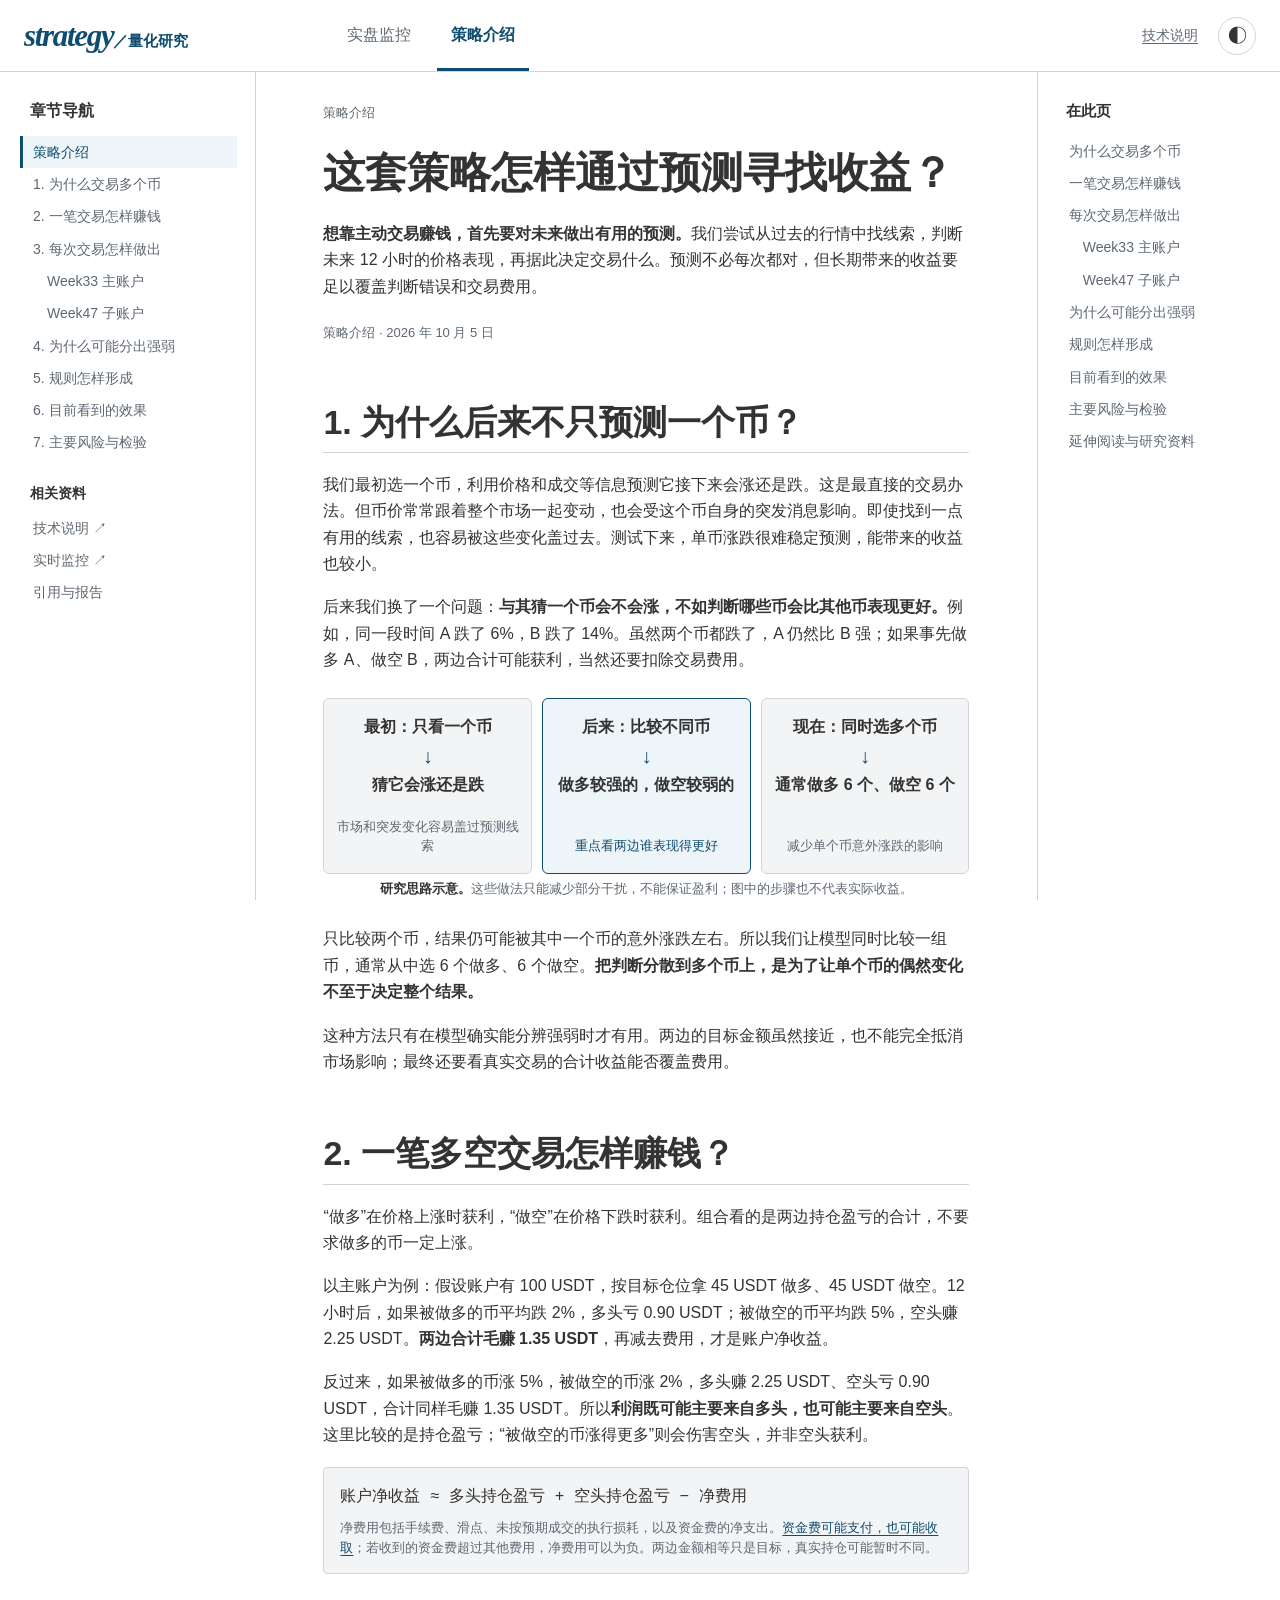
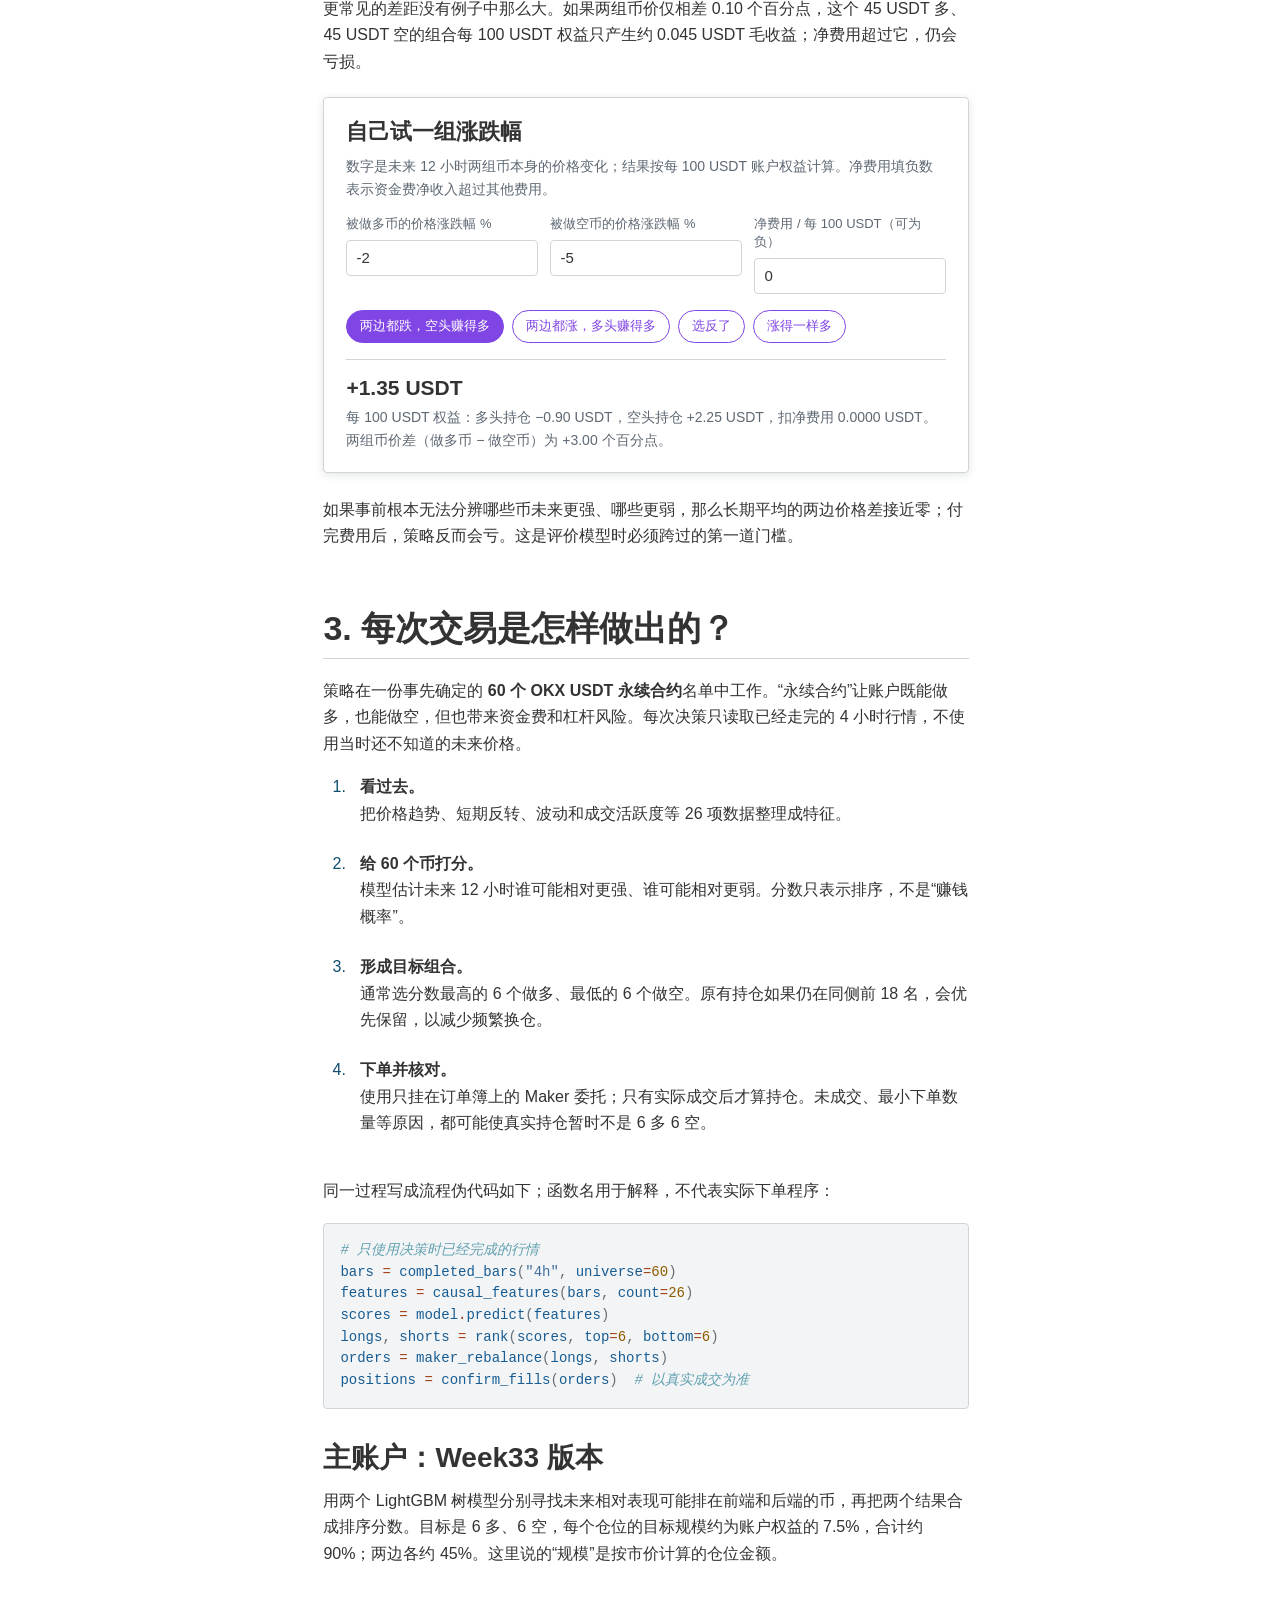
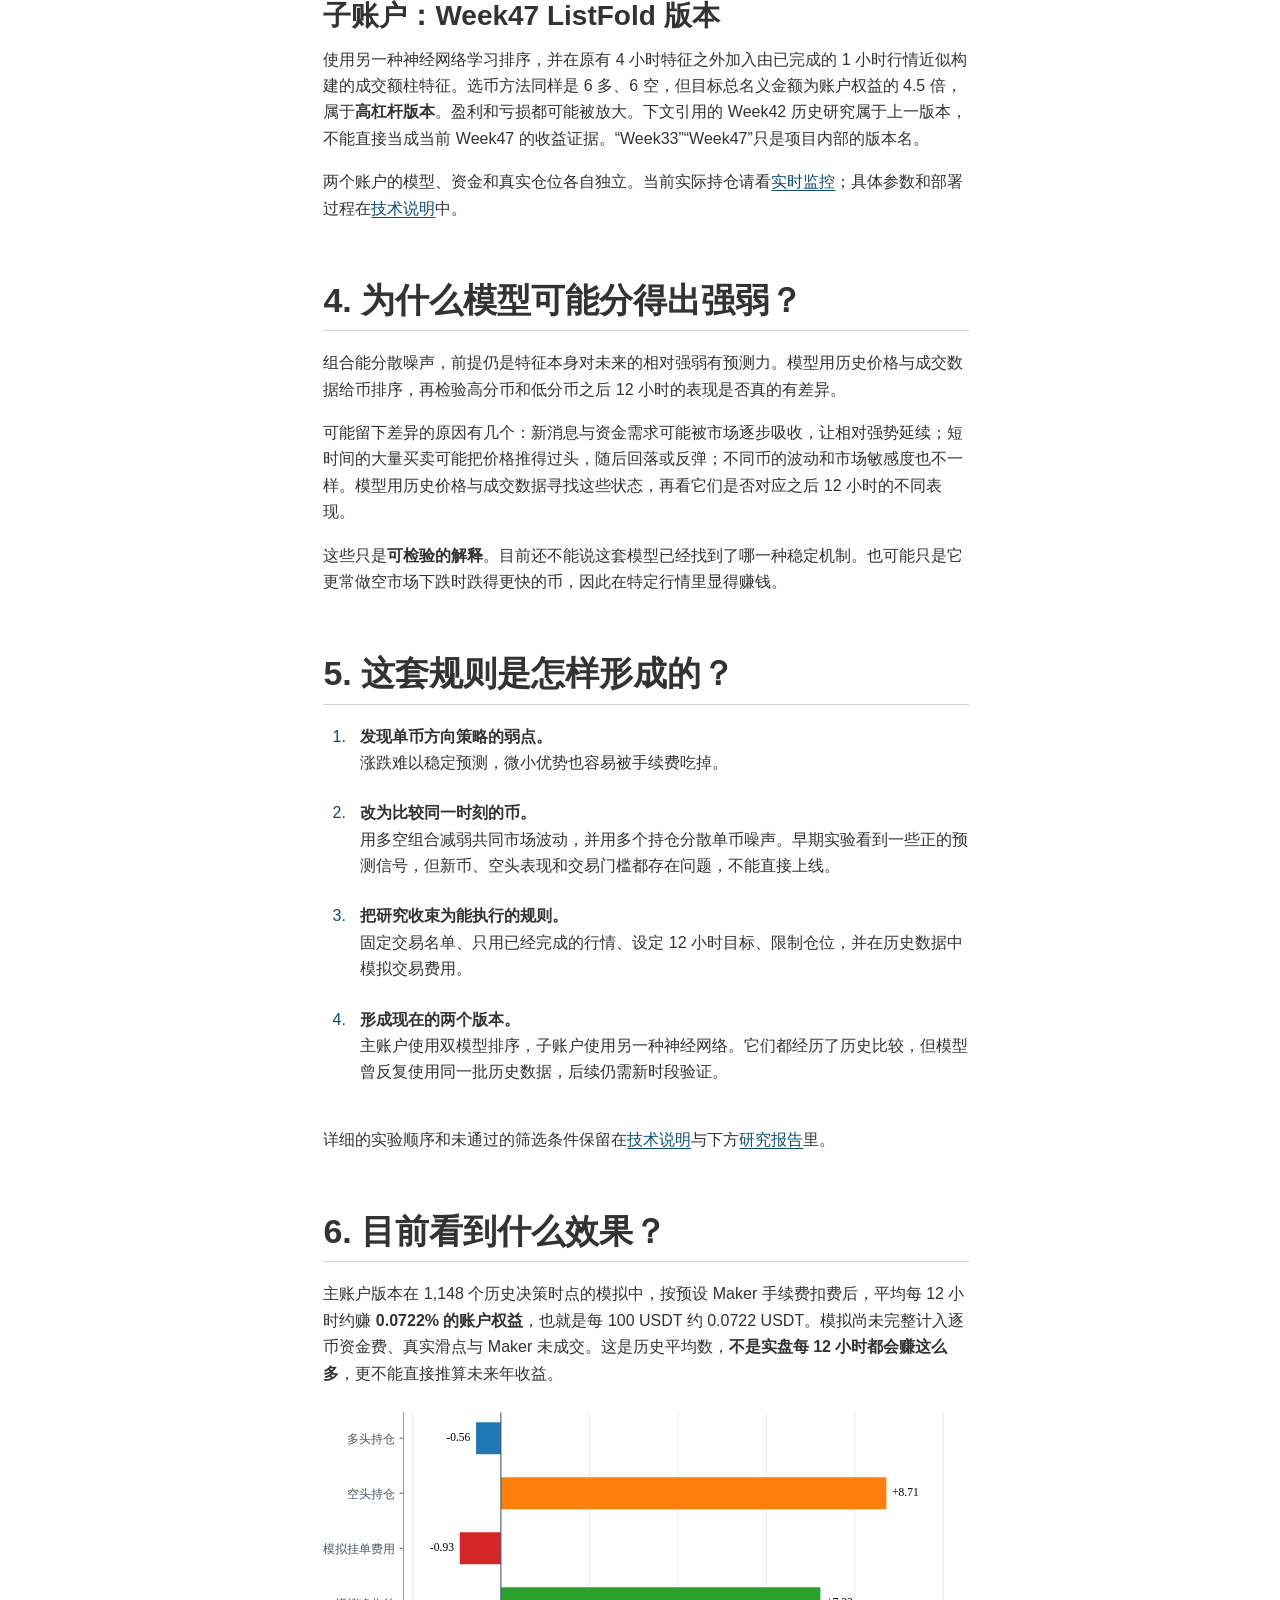
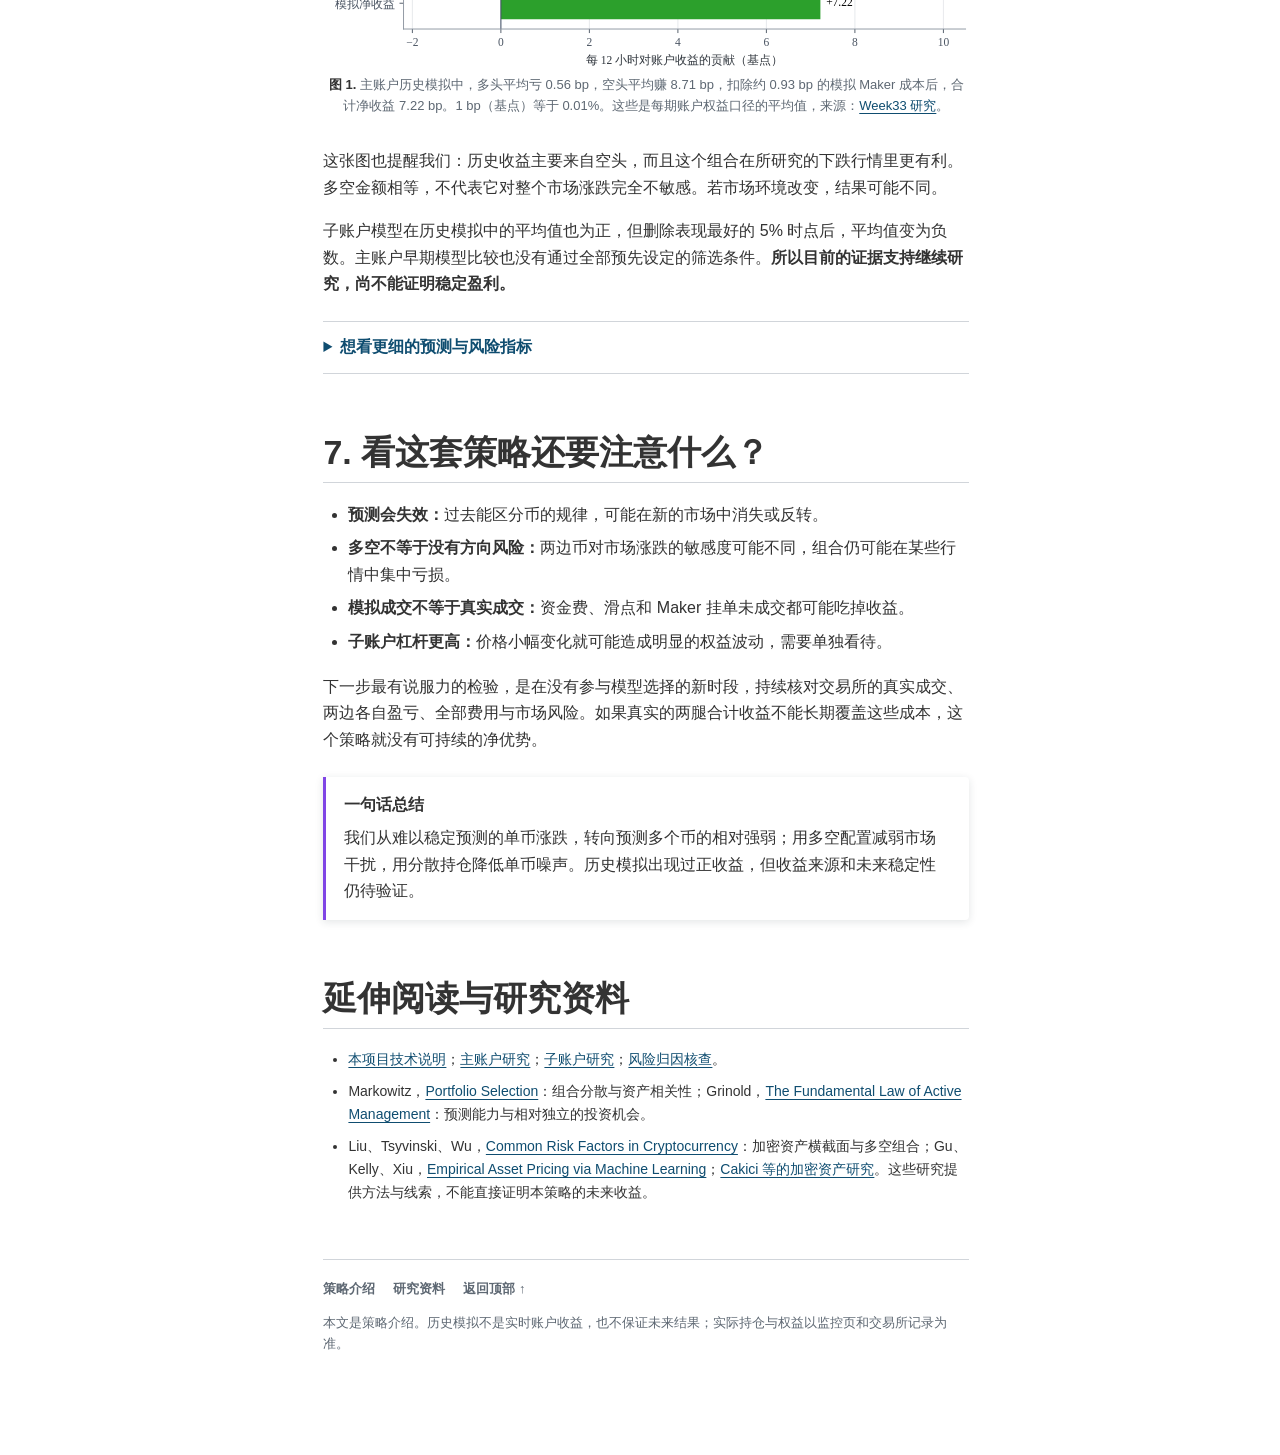
==== commit ff49ba72: "Fix Pages home navigation and document scheduled refresh" ====
--- a/site/index.html
+++ b/site/index.html
@@ -16,7 +16,7 @@
 <body>
   <div class="site-switch">
     <div class="site-switch-inner">
-      <a class="site-switch-brand" href="crypto-neutral.html" aria-label="返回实盘监控">strategy<span>／量化研究</span></a>
+      <a class="site-switch-brand" href="index.html" aria-label="返回策略首页">strategy<span>／量化研究</span></a>
       <nav class="site-switch-tabs" aria-label="页面切换">
         <a href="crypto-neutral.html">实盘监控</a>
         <a href="#thesis" aria-current="page">策略介绍</a>
@@ -47,7 +47,7 @@
       <a href="#sources">引用与报告</a>
     </aside>
     <main class="content" id="thesis">
-      <div class="breadcrumb"><a href="crypto-neutral.html">首页</a> / 策略介绍</div>
+      <div class="breadcrumb">策略介绍</div>
       <h1>这套策略怎样通过预测寻找收益？</h1>
       <p class="lead"><strong>想靠主动交易赚钱，首先要对未来做出有用的预测。</strong>我们尝试从过去的行情中找线索，判断未来 12 小时的价格表现，再据此决定交易什么。预测不必每次都对，但长期带来的收益要足以覆盖判断错误和交易费用。</p>
       <p class="docmeta">策略介绍 · 2026 年 10 月 5 日</p>
